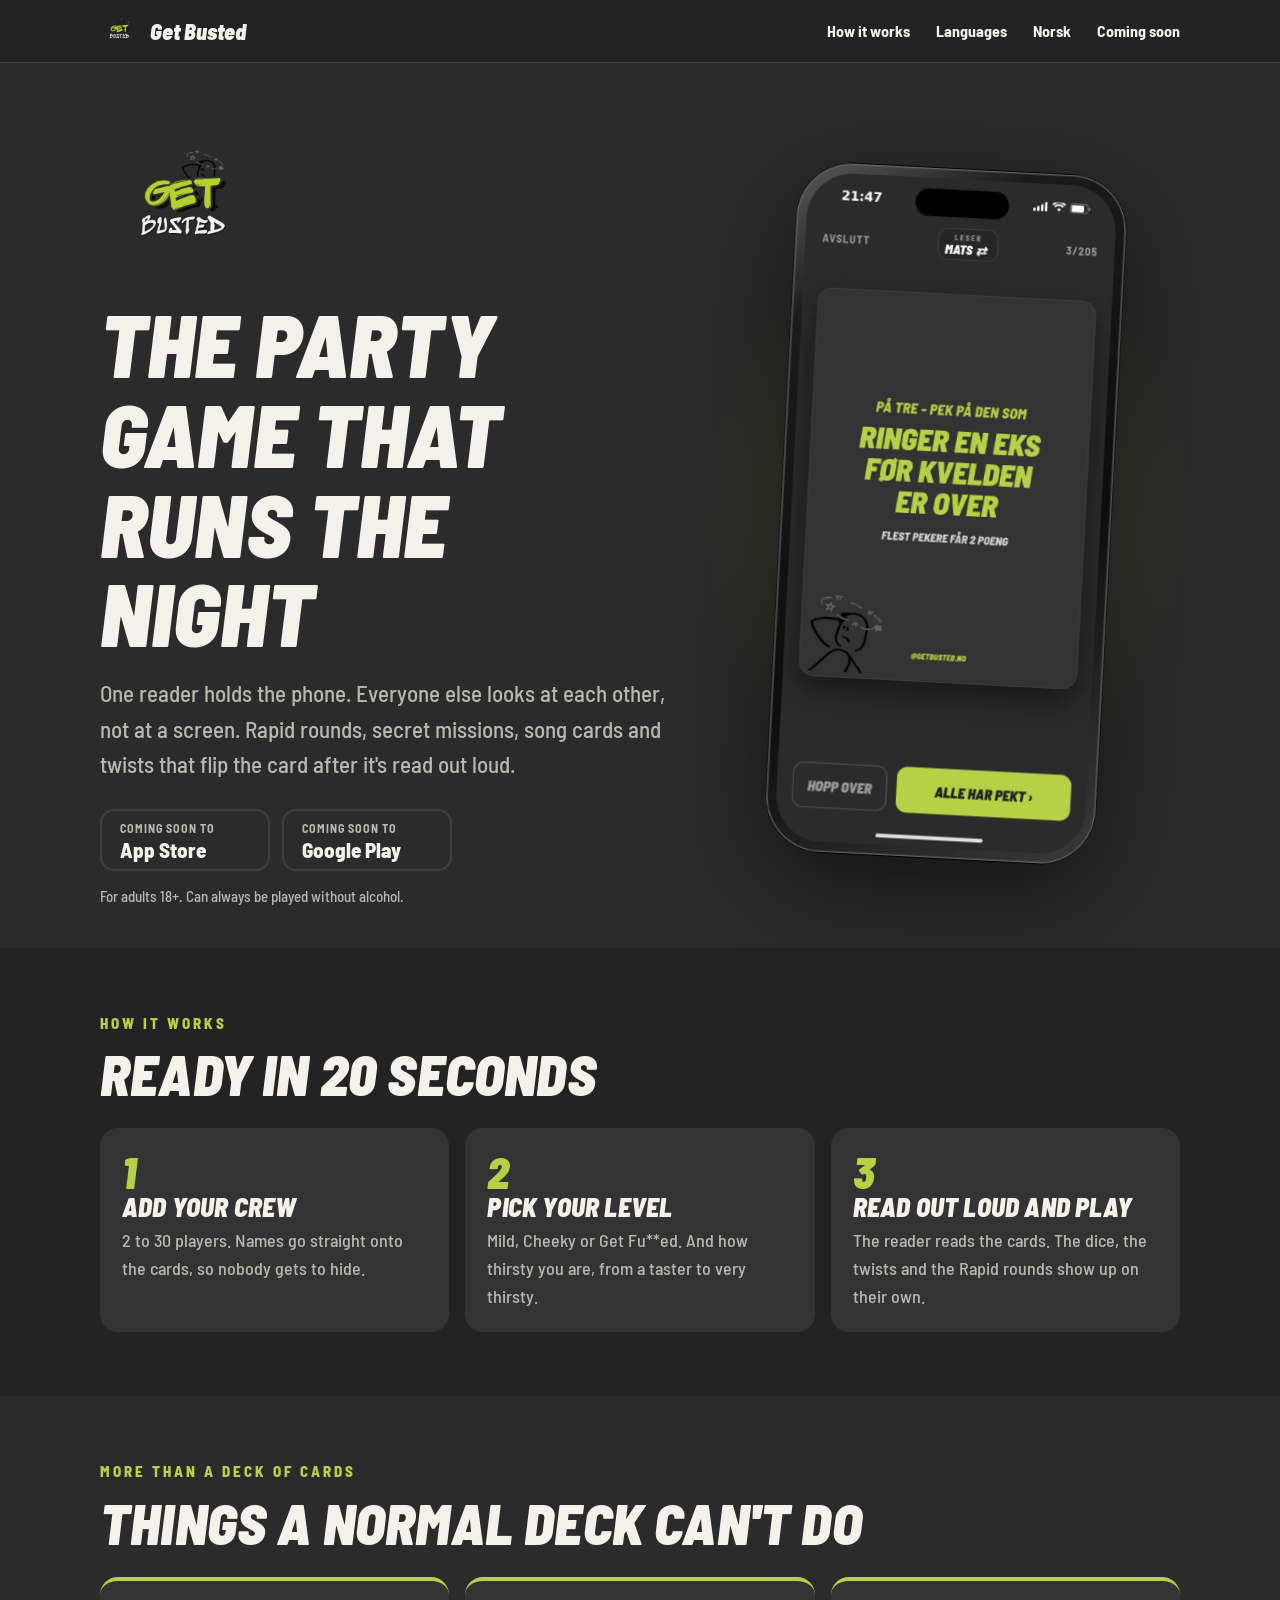
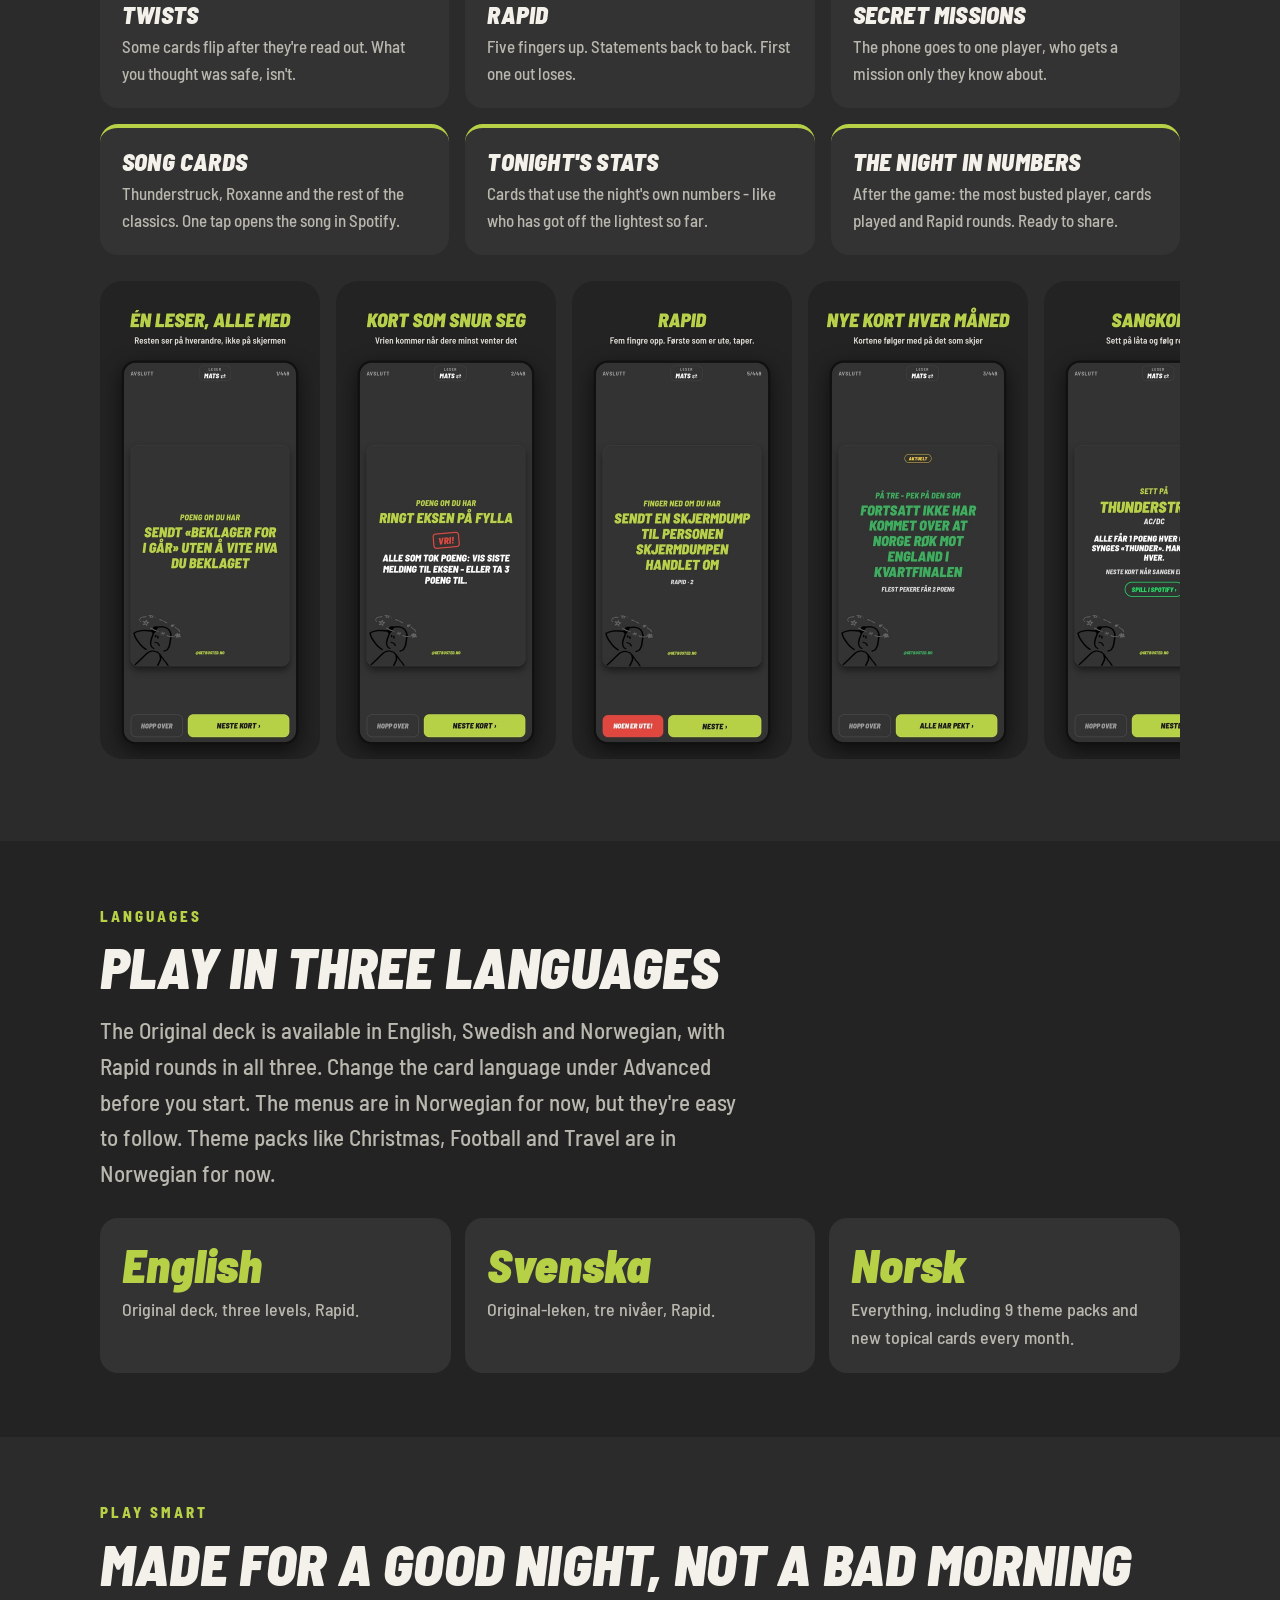
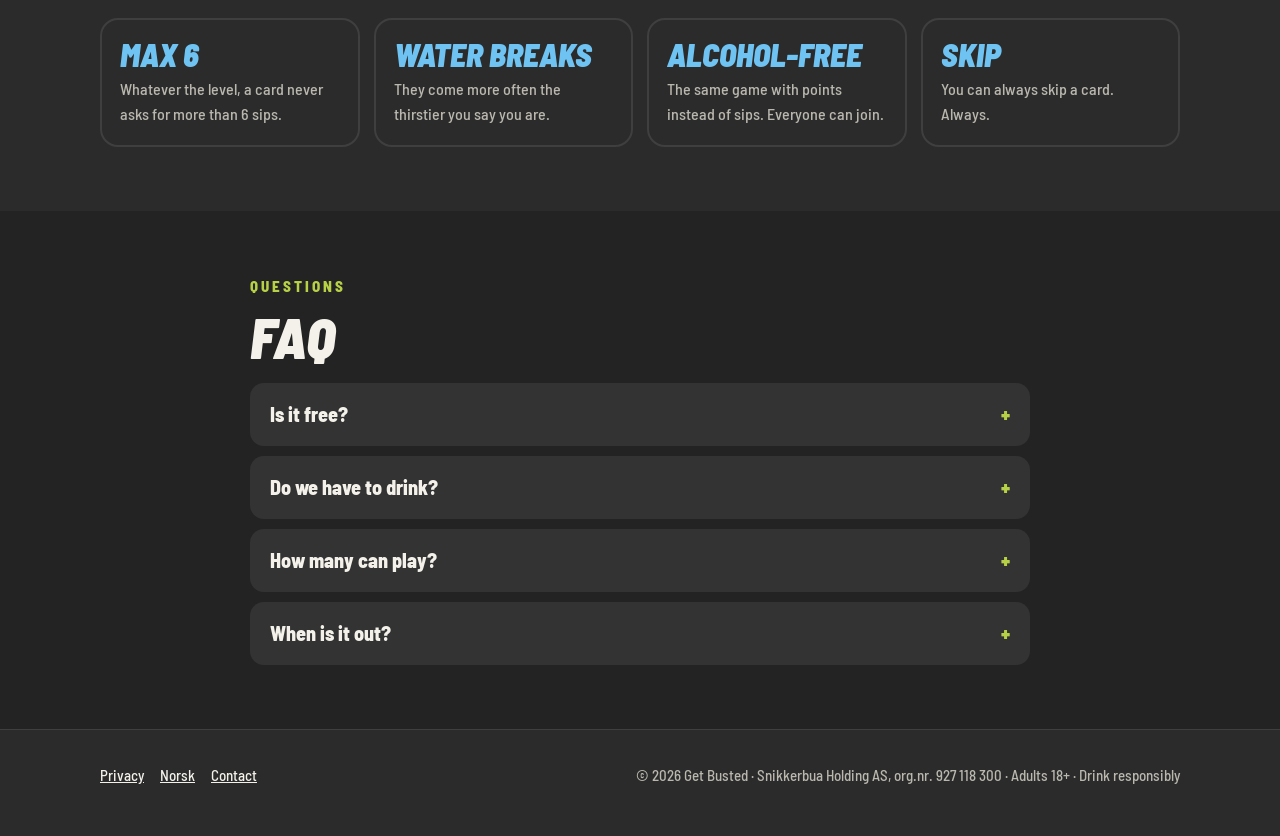
==== en/index.html @ 8cac5779 "Menyknapp: «Kommer i høst» i stedet for «Last ned» før lansering Co-Authored-By: Claude Opus 5.5 <no" ====
<!doctype html>
<html lang="en">
<head>
<meta charset="utf-8">
<meta name="viewport" content="width=device-width, initial-scale=1">
<title>Get Busted - the party game that runs the night</title>
<meta name="description" content="Get Busted is the party card game for pre-drinks, afterparties and cabin trips. One reader, hundreds of cards, Rapid rounds, secret missions and song cards. Adults 18+. Available in English, Swedish and Norwegian.">
<meta property="og:title" content="Get Busted - the party game that runs the night">
<meta property="og:description" content="One reader, hundreds of cards and zero boring breaks. For iPhone and Android.">
<meta property="og:image" content="https://getbusted.no/img/og.jpg">
<meta property="og:url" content="https://getbusted.no/en/">
<link rel="alternate" hreflang="no" href="https://getbusted.no/">
<link rel="alternate" hreflang="en" href="https://getbusted.no/en/">
<meta name="theme-color" content="#2B2B2B">
<link rel="icon" href="/img/favicon.png">
<link rel="apple-touch-icon" href="/img/apple-touch-icon.png">
<link rel="preconnect" href="https://fonts.googleapis.com">
<link rel="preconnect" href="https://fonts.gstatic.com" crossorigin>
<link href="https://fonts.googleapis.com/css2?family=Barlow+Semi+Condensed:ital,wght@0,500;0,700;0,800;1,800;1,900&display=swap" rel="stylesheet">
<link rel="stylesheet" href="/style.css">
</head>
<body>
<header class="nav">
  <div class="wrap">
    <a class="brand" href="/en/"><img src="/img/logo.png" alt="">Get Busted</a>
    <nav>
      <a href="#how">How it works</a>
      <a href="#languages">Languages</a>
      <a href="/">Norsk</a>
      <a class="cta" href="#download">Coming soon</a>
    </nav>
  </div>
</header>

<main>
<section class="hero">
  <div class="wrap">
    <div>
      <img class="logo" src="/img/logo.png" alt="The Get Busted logo">
      <h1>The party game that runs the night</h1>
      <p class="lead">One reader holds the phone. Everyone else looks at each other, not at a screen. Rapid rounds, secret missions, song cards and twists that flip the card after it's read out loud.</p>
      <div class="badges" id="download">
        <span class="badge"><small>Coming soon to</small><b>App Store</b></span>
        <span class="badge"><small>Coming soon to</small><b>Google Play</b></span>
      </div>
      <p class="note">For adults 18+. Can always be played without alcohol.</p>
    </div>
    <div class="phone"><picture><source srcset="/img/hero.webp" type="image/webp"><img src="/img/hero.png" alt="Get Busted in use: a card saying «On three - point at the person who calls an ex before the night is over»" width="470" height="960"></picture></div>
  </div>
</section>

<section id="how" class="alt">
  <div class="wrap">
    <p class="kicker">How it works</p>
    <h2>Ready in 20 seconds</h2>
    <div class="steps">
      <div class="step"><div class="n">1</div><h3>Add your crew</h3><p>2 to 30 players. Names go straight onto the cards, so nobody gets to hide.</p></div>
      <div class="step"><div class="n">2</div><h3>Pick your level</h3><p>Mild, Cheeky or Get Fu**ed. And how thirsty you are, from a taster to very thirsty.</p></div>
      <div class="step"><div class="n">3</div><h3>Read out loud and play</h3><p>The reader reads the cards. The dice, the twists and the Rapid rounds show up on their own.</p></div>
    </div>
  </div>
</section>

<section>
  <div class="wrap">
    <p class="kicker">More than a deck of cards</p>
    <h2>Things a normal deck can't do</h2>
    <div class="features">
      <div class="feature"><h3>Twists</h3><p>Some cards flip after they're read out. What you thought was safe, isn't.</p></div>
      <div class="feature"><h3>Rapid</h3><p>Five fingers up. Statements back to back. First one out loses.</p></div>
      <div class="feature"><h3>Secret missions</h3><p>The phone goes to one player, who gets a mission only they know about.</p></div>
      <div class="feature"><h3>Song cards</h3><p>Thunderstruck, Roxanne and the rest of the classics. One tap opens the song in Spotify.</p></div>
      <div class="feature"><h3>Tonight's stats</h3><p>Cards that use the night's own numbers - like who has got off the lightest so far.</p></div>
      <div class="feature"><h3>The night in numbers</h3><p>After the game: the most busted player, cards played and Rapid rounds. Ready to share.</p></div>
    </div>
    <div class="shots" aria-label="Screenshots from the app">
      <img src="/img/web_1_drikk.jpg" alt="Kort: sendt «beklager for i går» uten å vite hva du beklaget" loading="lazy">
      <img src="/img/web_2_vri.jpg" alt="Et kort med vri: ringt eksen på fylla" loading="lazy">
      <img src="/img/web_3_rapid.jpg" alt="Rapid-runde" loading="lazy">
      <img src="/img/web_4_aktuelt.jpg" alt="Aktuelt kort fra Fotball-pakken" loading="lazy">
      <img src="/img/web_5_sang.jpg" alt="Sangkort med Spotify-knapp" loading="lazy">
    </div>
  </div>
</section>

<section id="languages" class="alt">
  <div class="wrap">
    <p class="kicker">Languages</p>
    <h2>Play in three languages</h2>
    <p class="lead">The Original deck is available in English, Swedish and Norwegian, with Rapid rounds in all three. Change the card language under Advanced before you start. The menus are in Norwegian for now, but they're easy to follow. Theme packs like Christmas, Football and Travel are in Norwegian for now.</p>
    <div class="pricing">
      <div class="price"><div class="amt">English</div><p>Original deck, three levels, Rapid.</p></div>
      <div class="price"><div class="amt">Svenska</div><p>Original-leken, tre nivåer, Rapid.</p></div>
      <div class="price"><div class="amt">Norsk</div><p>Everything, including 9 theme packs and new topical cards every month.</p></div>
    </div>
  </div>
</section>

<section>
  <div class="wrap">
    <p class="kicker">Play smart</p>
    <h2>Made for a good night, not a bad morning</h2>
    <div class="resp">
      <div><b>Max 6</b><p>Whatever the level, a card never asks for more than 6 sips.</p></div>
      <div><b>Water breaks</b><p>They come more often the thirstier you say you are.</p></div>
      <div><b>Alcohol-free</b><p>The same game with points instead of sips. Everyone can join.</p></div>
      <div><b>Skip</b><p>You can always skip a card. Always.</p></div>
    </div>
  </div>
</section>

<section class="alt">
  <div class="wrap" style="max-width:820px">
    <p class="kicker">Questions</p>
    <h2>FAQ</h2>
    <details><summary>Is it free?</summary><p>Yes. You get 50 cards from the Original deck for free every night. Theme packs are one-time purchases, and Busted+ unlocks the whole app with one payment. No subscription.</p></details>
    <details><summary>Do we have to drink?</summary><p>No. Turn on alcohol-free mode and every sip becomes a point. And skipping is always allowed.</p></details>
    <details><summary>How many can play?</summary><p>From 2 to 30. Big groups get more cards that apply to everyone at once.</p></details>
    <details><summary>When is it out?</summary><p>Soon on iPhone and Android. Follow @getbusted.no on Instagram and TikTok to hear first.</p></details>
  </div>
</section>
</main>

<footer>
  <div class="wrap">
    <div><a href="/personvern/#en">Privacy</a><a href="/">Norsk</a><a href="mailto:kontakt@getbusted.no">Contact</a></div>
    <div>© 2026 Get Busted · Snikkerbua Holding AS, org.nr. 927 118 300 · Adults 18+ · Drink responsibly</div>
  </div>
</footer>
</body>
</html>
---- style.css ----
:root {
  --bg: #2B2B2B; --bg2: #232323; --card: #333333; --line: #3F3F3F;
  --fg: #F3F1EA; --muted: #B9B7AE; --lime: #B7D147; --red: #E0473E; --blue: #6EC3F2;
  --radius: 18px;
}
* { box-sizing: border-box; margin: 0; padding: 0; }
html { scroll-behavior: smooth; }
body { background: var(--bg); color: var(--fg); font: 18px/1.55 "Barlow Semi Condensed", system-ui, -apple-system, sans-serif; font-weight: 500; -webkit-font-smoothing: antialiased; }
img { max-width: 100%; display: block; }
a { color: var(--lime); }
.wrap { max-width: 1120px; margin: 0 auto; padding: 0 20px; }
h1, h2, h3, .display { font-weight: 900; font-style: italic; text-transform: uppercase; line-height: 1.02; letter-spacing: .2px; }
h1 { font-size: clamp(44px, 8vw, 88px); }
h2 { font-size: clamp(34px, 5vw, 56px); margin-bottom: 18px; }
h3 { font-size: 26px; }
.kicker { font-weight: 800; color: var(--lime); letter-spacing: 3px; text-transform: uppercase; font-size: 15px; margin-bottom: 10px; }
.lead { font-size: clamp(19px, 2.2vw, 23px); color: var(--muted); max-width: 640px; }

/* nav */
.nav { position: sticky; top: 0; z-index: 10; background: rgba(35,35,35,.92); backdrop-filter: blur(8px); border-bottom: 1px solid var(--line); }
.nav .wrap { display: flex; align-items: center; justify-content: space-between; height: 62px; }
.nav .brand { display: flex; align-items: center; gap: 10px; color: var(--fg); text-decoration: none; font-weight: 900; font-style: italic; font-size: 22px; }
.nav .brand img { width: 40px; height: 40px; }
.nav nav a { color: var(--fg); text-decoration: none; font-weight: 700; margin-left: 22px; font-size: 16px; }
.nav nav a:hover { color: var(--lime); }
@media (max-width: 640px) { .nav nav a:not(.cta) { display: none; } }

/* buttons */
.btn { display: inline-flex; align-items: center; gap: 8px; background: var(--lime); color: #1E1E1E; text-decoration: none; font-weight: 900; font-style: italic; text-transform: uppercase; padding: 14px 22px; border-radius: 14px; font-size: 18px; }
.btn.ghost { background: transparent; color: var(--fg); border: 2px solid var(--line); }
.badge { display: inline-flex; flex-direction: column; justify-content: center; border: 2px solid var(--line); border-radius: 14px; padding: 8px 18px; color: var(--fg); text-decoration: none; min-width: 170px; }
.badge small { font-size: 12px; color: var(--muted); font-weight: 700; letter-spacing: 1px; text-transform: uppercase; }
.badge b { font-size: 21px; font-weight: 800; line-height: 1.1; }

/* hero */
.hero { padding: 56px 0 40px; overflow: hidden; }
.hero .wrap { display: grid; grid-template-columns: 1.1fr .9fr; gap: 40px; align-items: center; }
.hero .logo { width: 170px; margin-bottom: 10px; }
.hero .lead { margin: 18px 0 26px; }
.hero .badges { display: flex; flex-wrap: wrap; gap: 12px; }
.hero .note { margin-top: 14px; font-size: 15px; color: var(--muted); }
.phone { position: relative; width: 100%; max-width: 360px; margin: 0 auto; transform: rotate(3deg); }
.phone::before { content: ""; position: absolute; inset: 8% -18%; background: radial-gradient(closest-side, rgba(183,209,71,.22), rgba(183,209,71,0)); z-index: 0; }
.phone img { position: relative; z-index: 1; width: 100%; height: auto; filter: drop-shadow(0 30px 50px rgba(0,0,0,.55)); }
@media (max-width: 820px) { .hero .wrap { grid-template-columns: 1fr; } .phone { max-width: 280px; transform: none; } }

section { padding: 64px 0; }
section.alt { background: var(--bg2); }

/* steps */
.steps { display: grid; grid-template-columns: repeat(3, 1fr); gap: 16px; margin-top: 26px; }
.step { background: var(--card); border-radius: var(--radius); padding: 22px; }
.step .n { font-weight: 900; font-style: italic; color: var(--lime); font-size: 44px; line-height: 1; }
.step p { color: var(--muted); margin-top: 6px; }
@media (max-width: 820px) { .steps { grid-template-columns: 1fr; } }

/* features */
.features { display: grid; grid-template-columns: repeat(3, 1fr); gap: 16px; margin-top: 26px; }
.feature { background: var(--card); border-radius: var(--radius); padding: 22px; border-top: 4px solid var(--lime); }
.feature h3 { font-size: 24px; margin-bottom: 6px; }
.feature p { color: var(--muted); font-size: 17px; }
@media (max-width: 900px) { .features { grid-template-columns: 1fr 1fr; } }
@media (max-width: 560px) { .features { grid-template-columns: 1fr; } }

/* shots */
.shots { display: flex; gap: 16px; overflow-x: auto; padding: 6px 2px 18px; scroll-snap-type: x mandatory; margin-top: 20px; }
.shots img { width: 220px; flex: 0 0 auto; border-radius: 22px; scroll-snap-align: start; }

/* packs */
.packs { display: grid; grid-template-columns: repeat(auto-fill, minmax(150px, 1fr)); gap: 14px; margin-top: 26px; }
.pack { background: var(--card); border-radius: 14px; padding: 10px; }
.pack img { border-radius: 8px; aspect-ratio: 300/419; object-fit: cover; width: 100%; }
.pack b { display: block; font-weight: 900; font-style: italic; text-transform: uppercase; margin-top: 8px; font-size: 20px; }
.pack span { color: var(--muted); font-size: 14px; }
.pricing { display: grid; grid-template-columns: repeat(3, 1fr); gap: 14px; margin-top: 26px; }
.price { background: var(--card); border-radius: var(--radius); padding: 22px; }
.price .amt { font-weight: 900; font-style: italic; font-size: 48px; color: var(--lime); line-height: 1; }
.price p { color: var(--muted); margin-top: 8px; }
@media (max-width: 820px) { .pricing { grid-template-columns: 1fr; } }

/* responsible */
.resp { display: grid; grid-template-columns: repeat(4, 1fr); gap: 14px; margin-top: 26px; }
.resp div { border: 2px solid var(--line); border-radius: var(--radius); padding: 18px; }
.resp b { display: block; font-weight: 900; font-style: italic; font-size: 32px; color: var(--blue); line-height: 1.05; text-transform: uppercase; }
.resp p { color: var(--muted); font-size: 16px; margin-top: 6px; }
@media (max-width: 900px) { .resp { grid-template-columns: 1fr 1fr; } }

/* faq */
details { background: var(--card); border-radius: 14px; padding: 16px 20px; margin-top: 10px; }
summary { cursor: pointer; font-weight: 800; font-size: 20px; list-style: none; }
summary::after { content: "+"; float: right; color: var(--lime); font-weight: 900; }
details[open] summary::after { content: "–"; }
details p { color: var(--muted); margin-top: 10px; }

/* footer */
footer { border-top: 1px solid var(--line); padding: 34px 0 48px; color: var(--muted); font-size: 15px; }
footer .wrap { display: flex; flex-wrap: wrap; justify-content: space-between; gap: 16px; }
footer a { color: var(--fg); margin-right: 16px; }

/* article pages */
.article { max-width: 760px; margin: 0 auto; padding: 48px 20px 80px; }
.article h1 { font-size: clamp(38px, 6vw, 56px); margin-bottom: 8px; }
.article h2 { font-size: 26px; margin: 34px 0 8px; color: var(--lime); }
.article p, .article li { color: var(--muted); }
.article ul { padding-left: 22px; }
.article .meta { color: #8F8D85; font-size: 15px; }
h1, h2, h3, .resp b, .pack b { overflow-wrap: break-word; hyphens: auto; }
.resp b { font-size: clamp(24px, 6vw, 32px); }
.resp > div, .feature, .step, .price { min-width: 0; }
@media (max-width: 480px) { .resp { grid-template-columns: 1fr; } .badge { min-width: 0; flex: 1; } }
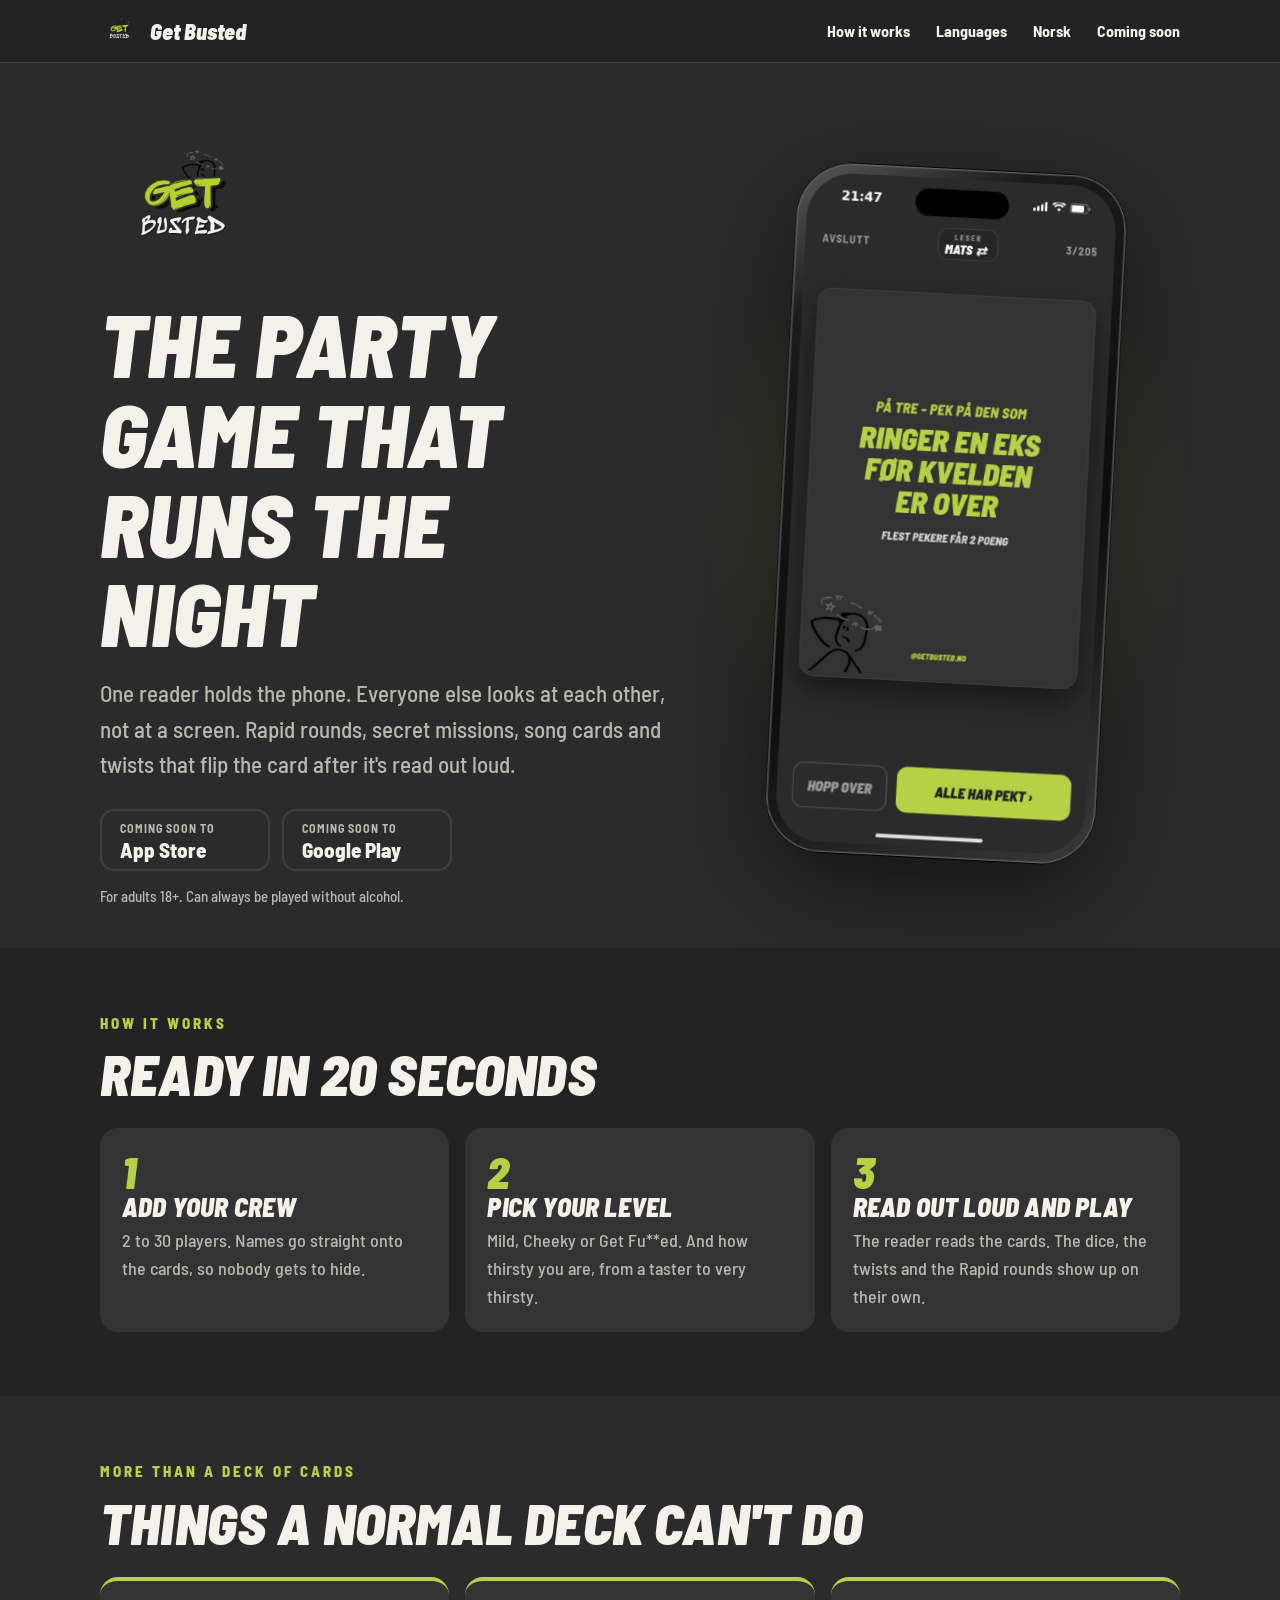
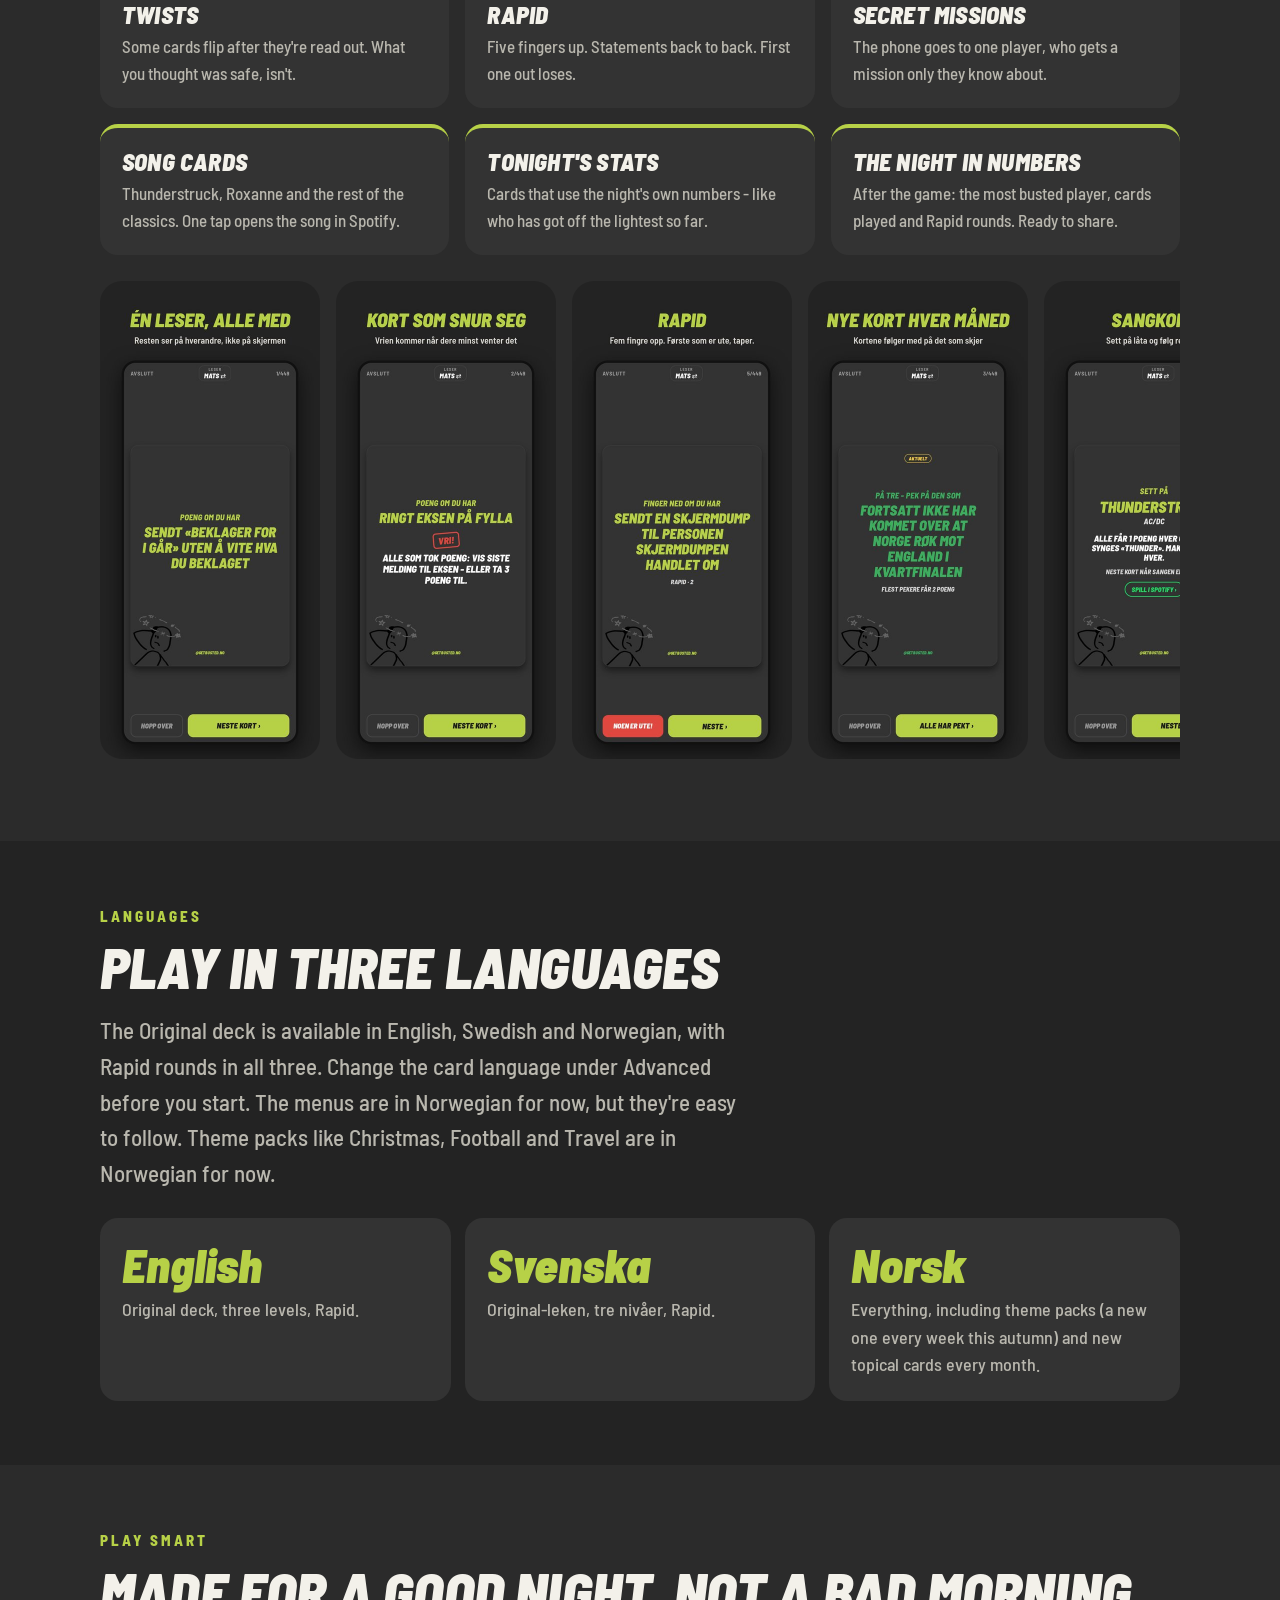
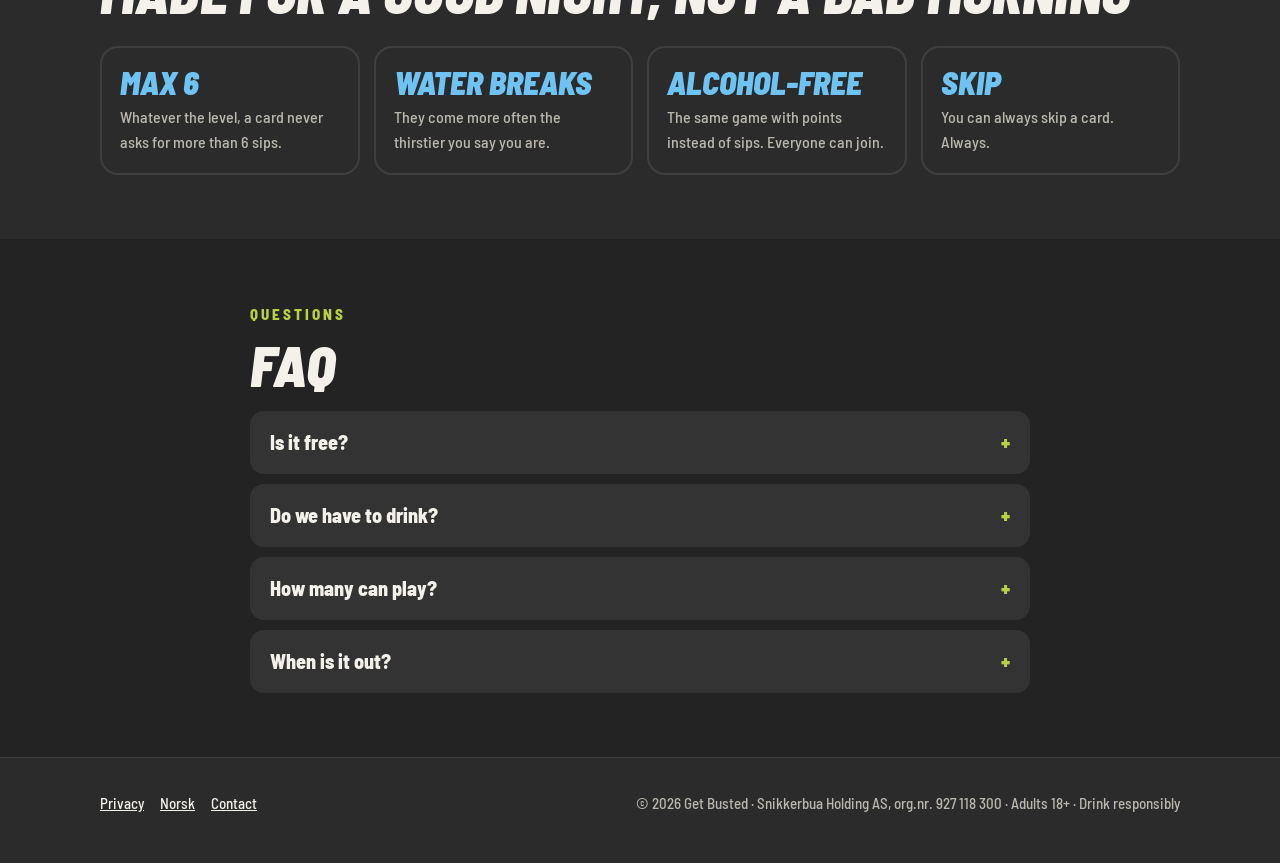
==== commit 1ccc4839: "Pakker slippes gradvis: «Kommer <dato>» på Reise, Student, Utdrikning, Fotball og Sport Co-Authored-" ====
--- a/en/index.html
+++ b/en/index.html
@@ -91,7 +91,7 @@
     <div class="pricing">
       <div class="price"><div class="amt">English</div><p>Original deck, three levels, Rapid.</p></div>
       <div class="price"><div class="amt">Svenska</div><p>Original-leken, tre nivåer, Rapid.</p></div>
-      <div class="price"><div class="amt">Norsk</div><p>Everything, including 9 theme packs and new topical cards every month.</p></div>
+      <div class="price"><div class="amt">Norsk</div><p>Everything, including theme packs (a new one every week this autumn) and new topical cards every month.</p></div>
     </div>
   </div>
 </section>
--- a/style.css
+++ b/style.css
@@ -71,7 +71,8 @@
 .pack { background: var(--card); border-radius: 14px; padding: 10px; }
 .pack img { border-radius: 8px; aspect-ratio: 300/419; object-fit: cover; width: 100%; }
 .pack b { display: block; font-weight: 900; font-style: italic; text-transform: uppercase; margin-top: 8px; font-size: 20px; }
-.pack span { color: var(--muted); font-size: 14px; }
+.pack span { display: block; color: var(--muted); font-size: 14px; }
+.pack .soon { display: inline-block; margin-top: 6px; font-style: normal; font-weight: 800; font-size: 12px; letter-spacing: .5px; text-transform: uppercase; color: var(--lime, #B7D147); border: 1.5px solid currentColor; border-radius: 999px; padding: 2px 8px; }
 .pricing { display: grid; grid-template-columns: repeat(3, 1fr); gap: 14px; margin-top: 26px; }
 .price { background: var(--card); border-radius: var(--radius); padding: 22px; }
 .price .amt { font-weight: 900; font-style: italic; font-size: 48px; color: var(--lime); line-height: 1; }
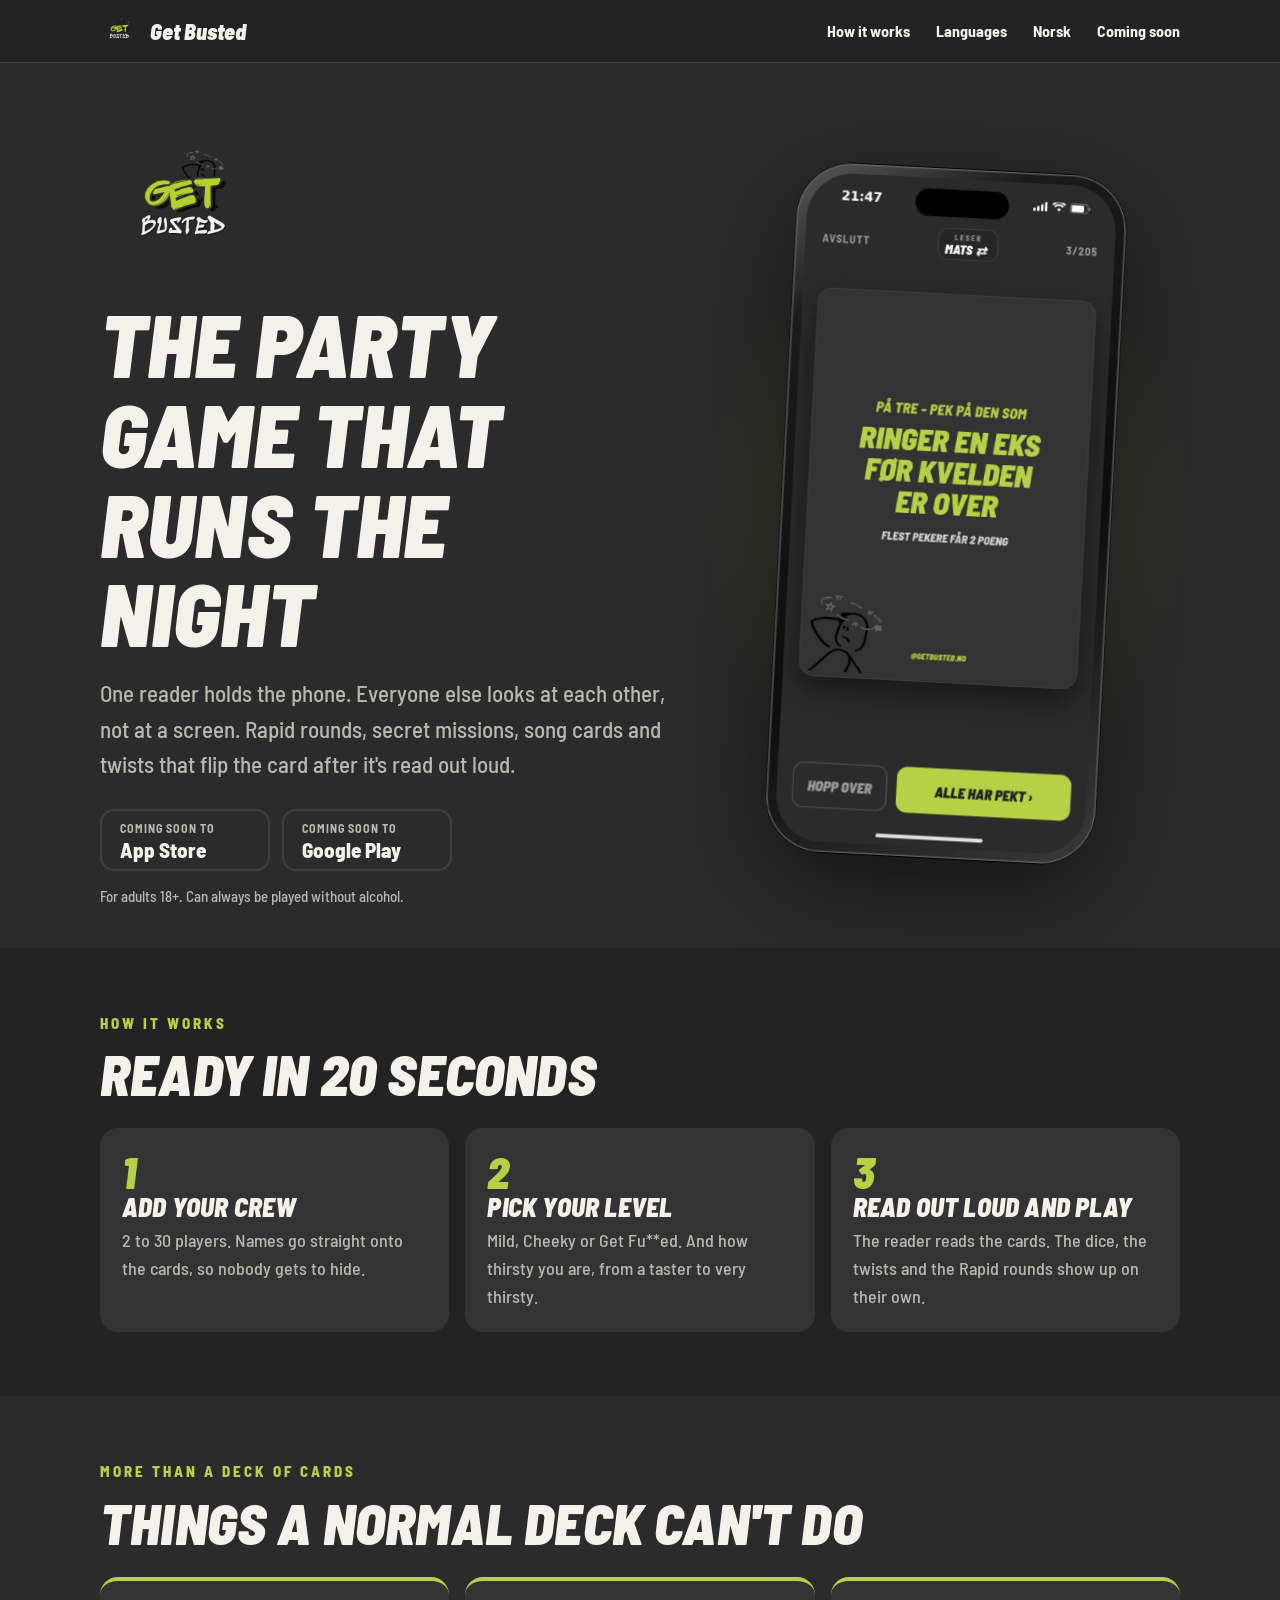
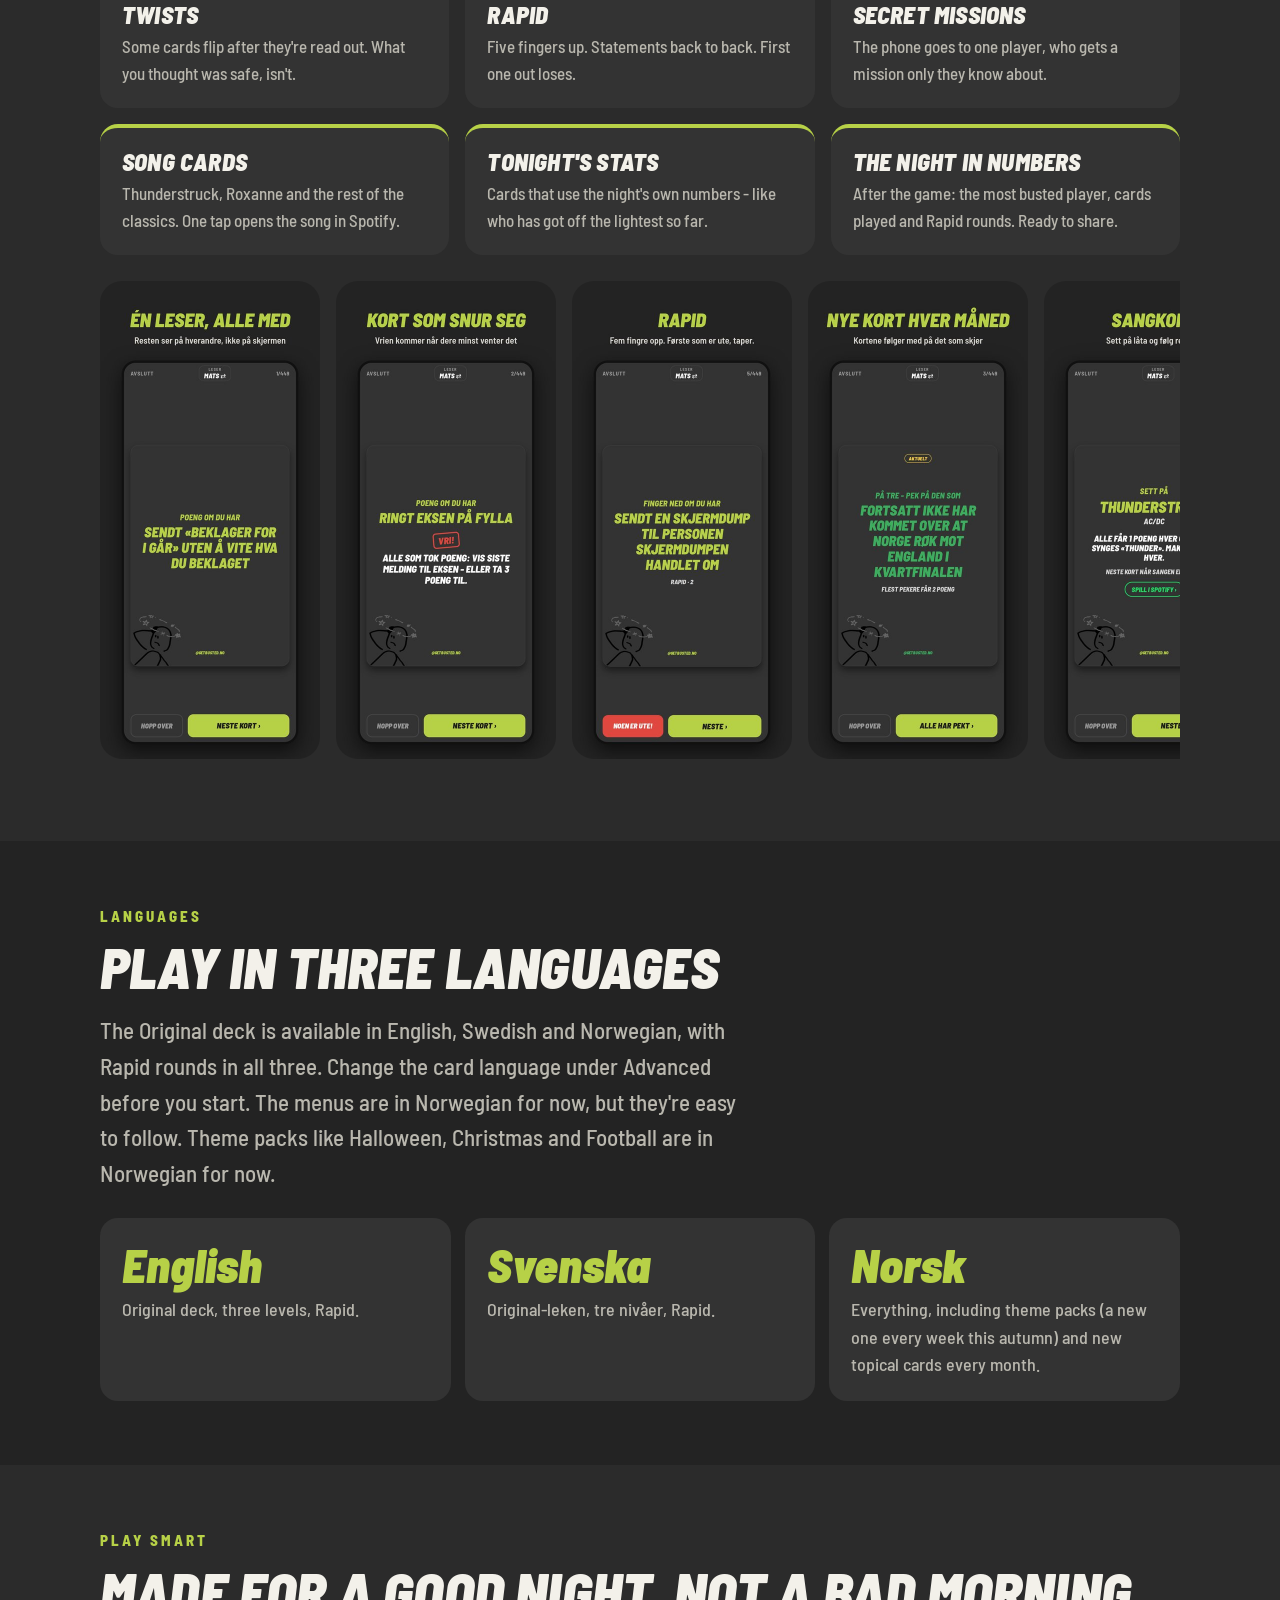
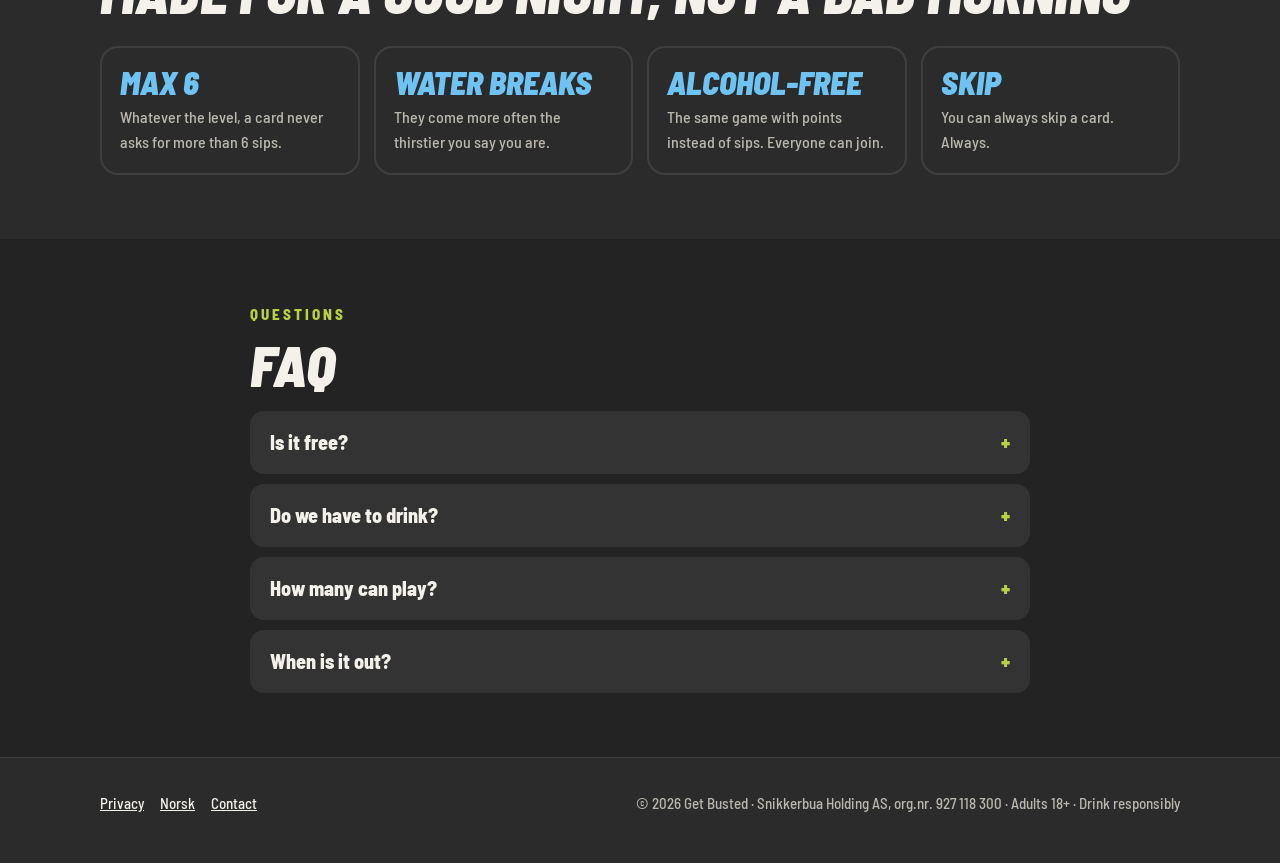
==== commit f64c0e52: "Halloween-pakken på nettsiden Co-Authored-By: Claude Opus 5.5 <noreply@anthropic.com> Claude-Session" ====
--- a/en/index.html
+++ b/en/index.html
@@ -87,7 +87,7 @@
   <div class="wrap">
     <p class="kicker">Languages</p>
     <h2>Play in three languages</h2>
-    <p class="lead">The Original deck is available in English, Swedish and Norwegian, with Rapid rounds in all three. Change the card language under Advanced before you start. The menus are in Norwegian for now, but they're easy to follow. Theme packs like Christmas, Football and Travel are in Norwegian for now.</p>
+    <p class="lead">The Original deck is available in English, Swedish and Norwegian, with Rapid rounds in all three. Change the card language under Advanced before you start. The menus are in Norwegian for now, but they're easy to follow. Theme packs like Halloween, Christmas and Football are in Norwegian for now.</p>
     <div class="pricing">
       <div class="price"><div class="amt">English</div><p>Original deck, three levels, Rapid.</p></div>
       <div class="price"><div class="amt">Svenska</div><p>Original-leken, tre nivåer, Rapid.</p></div>
--- a/style.css
+++ b/style.css
@@ -109,3 +109,5 @@
 .resp b { font-size: clamp(24px, 6vw, 32px); }
 .resp > div, .feature, .step, .price { min-width: 0; }
 @media (max-width: 480px) { .resp { grid-template-columns: 1fr; } .badge { min-width: 0; flex: 1; } }
+
+.pack .soon.hot { color: #FF8A1F; }
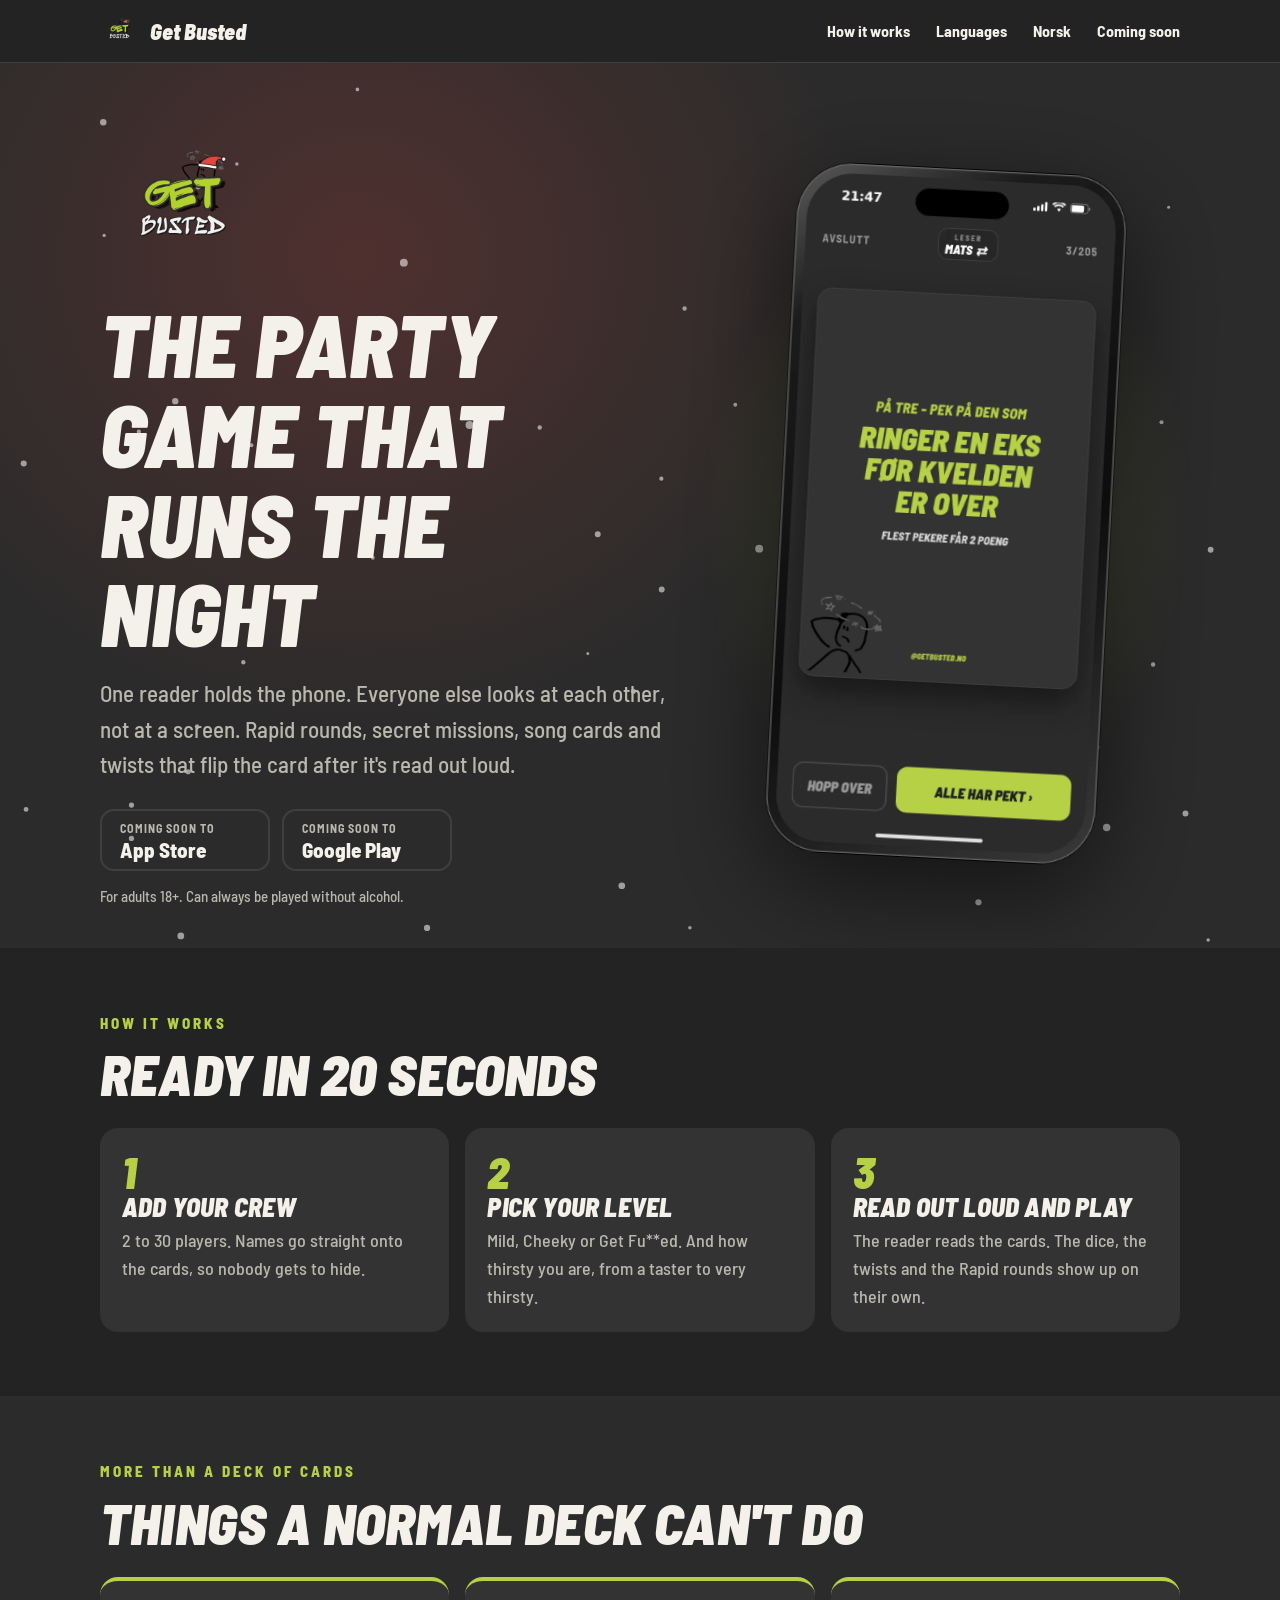
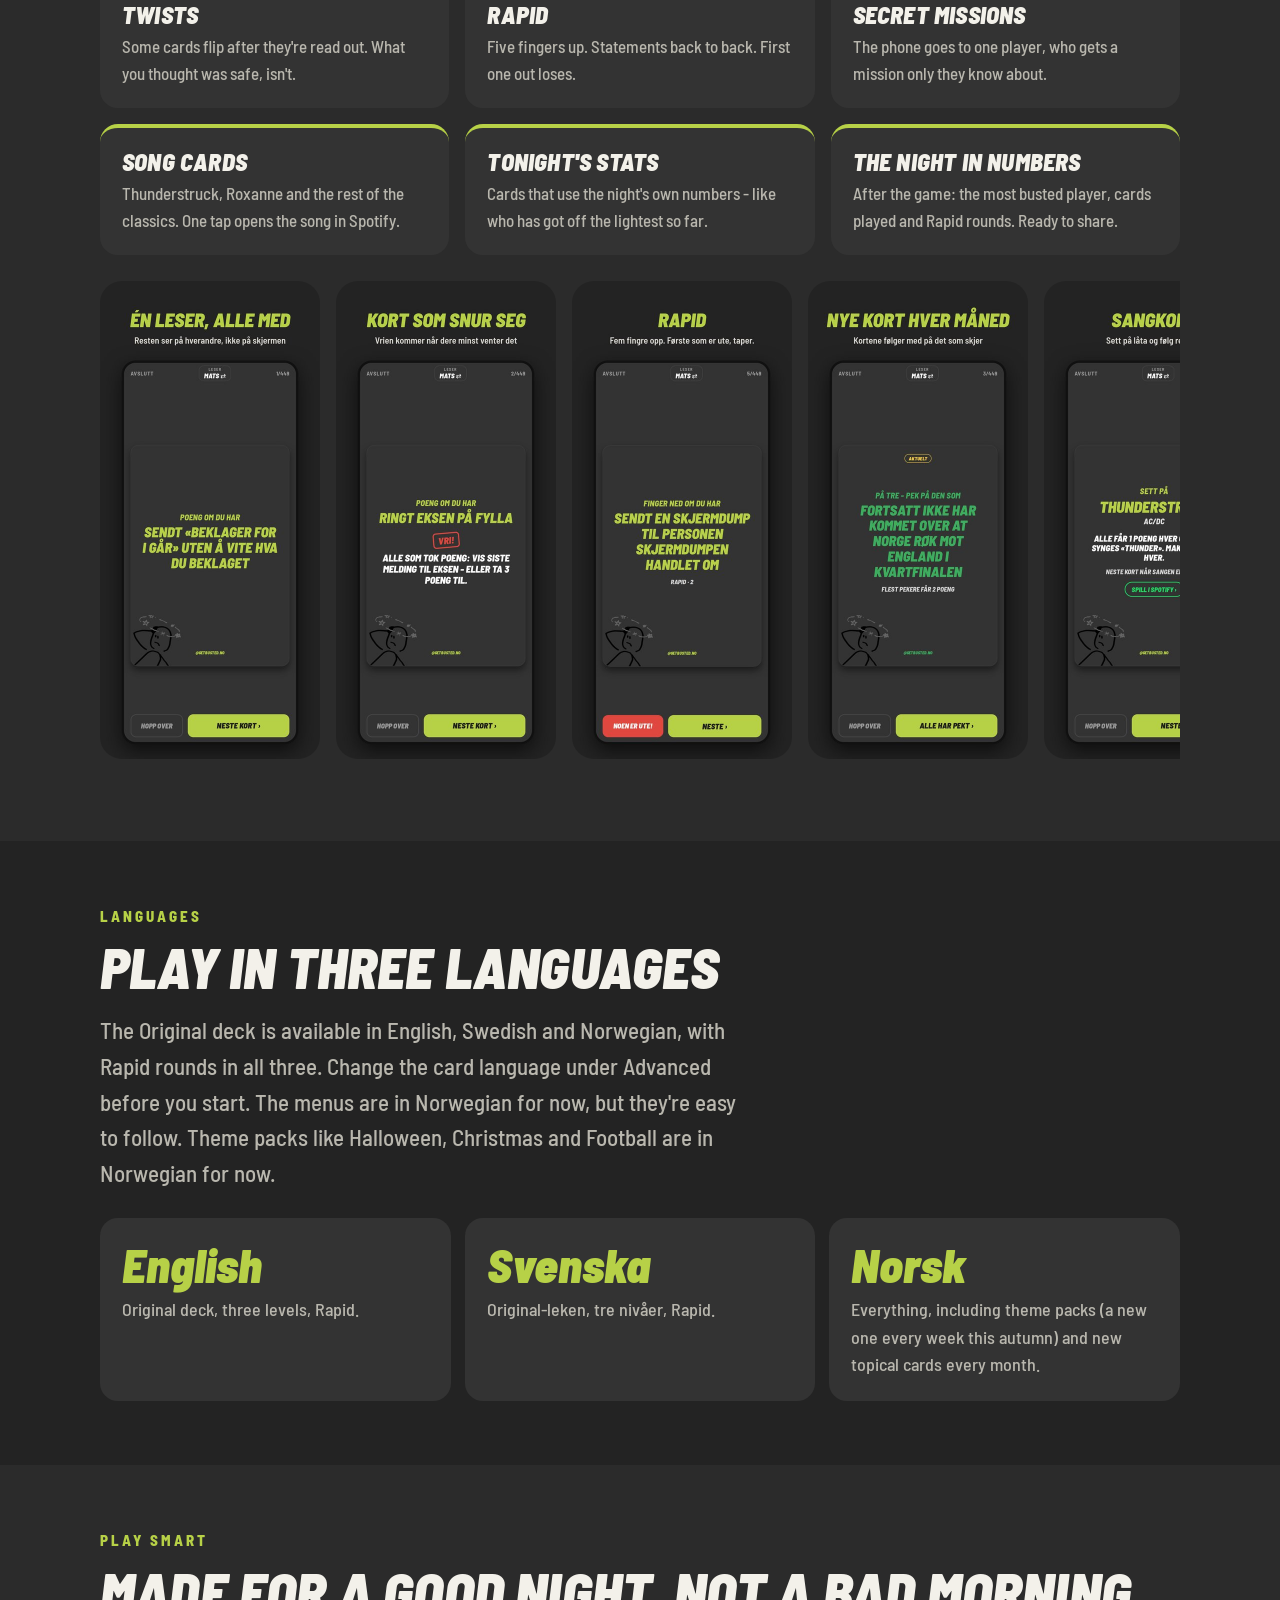
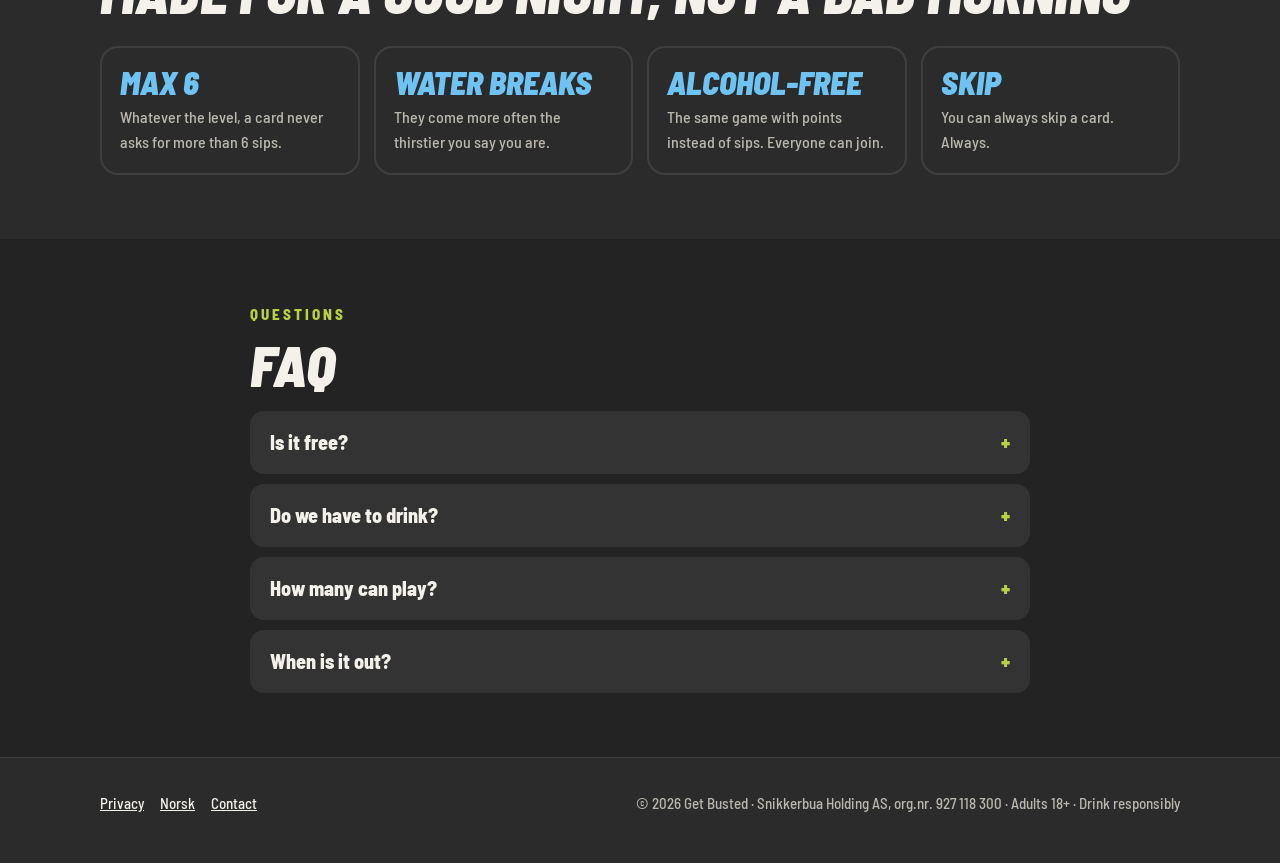
==== commit 6a5c7058: "Sesongtema på nettsiden: glød, pynt, logohatt og aktuell pakke etter dato Co-Authored-By: Claude Opu" ====
--- a/en/index.html
+++ b/en/index.html
@@ -127,5 +127,6 @@
     <div>© 2026 Get Busted · Snikkerbua Holding AS, org.nr. 927 118 300 · Adults 18+ · Drink responsibly</div>
   </div>
 </footer>
+<script src="/season.js" defer></script>
 </body>
 </html>
--- a/style.css
+++ b/style.css
@@ -110,4 +110,12 @@
 .resp > div, .feature, .step, .price { min-width: 0; }
 @media (max-width: 480px) { .resp { grid-template-columns: 1fr; } .badge { min-width: 0; flex: 1; } }
 
-.pack .soon.hot { color: #FF8A1F; }
+/* Sesongtema (season.js) */
+.hero { position: relative; }
+.hero > .wrap { position: relative; z-index: 1; }
+.season-fx { position: absolute; inset: 0; width: 100%; height: 100%; pointer-events: none; z-index: 0; }
+[data-season] .hero { background: radial-gradient(55% 75% at 28% 22%, color-mix(in srgb, var(--season) 20%, transparent), transparent 72%); }
+.season-pill { display: inline-block; margin-bottom: 14px; padding: 5px 14px 4px; border: 2px solid var(--season, var(--lime)); border-radius: 999px; color: var(--season, var(--lime)); text-decoration: none; font-weight: 800; font-style: italic; text-transform: uppercase; font-size: 15px; letter-spacing: .5px; }
+.season-pill[hidden] { display: none; }
+.pack.featured img { outline: 3px solid var(--season, var(--lime)); outline-offset: 3px; border-radius: 12px; }
+.pack .soon.hot { color: var(--season, var(--lime)); }
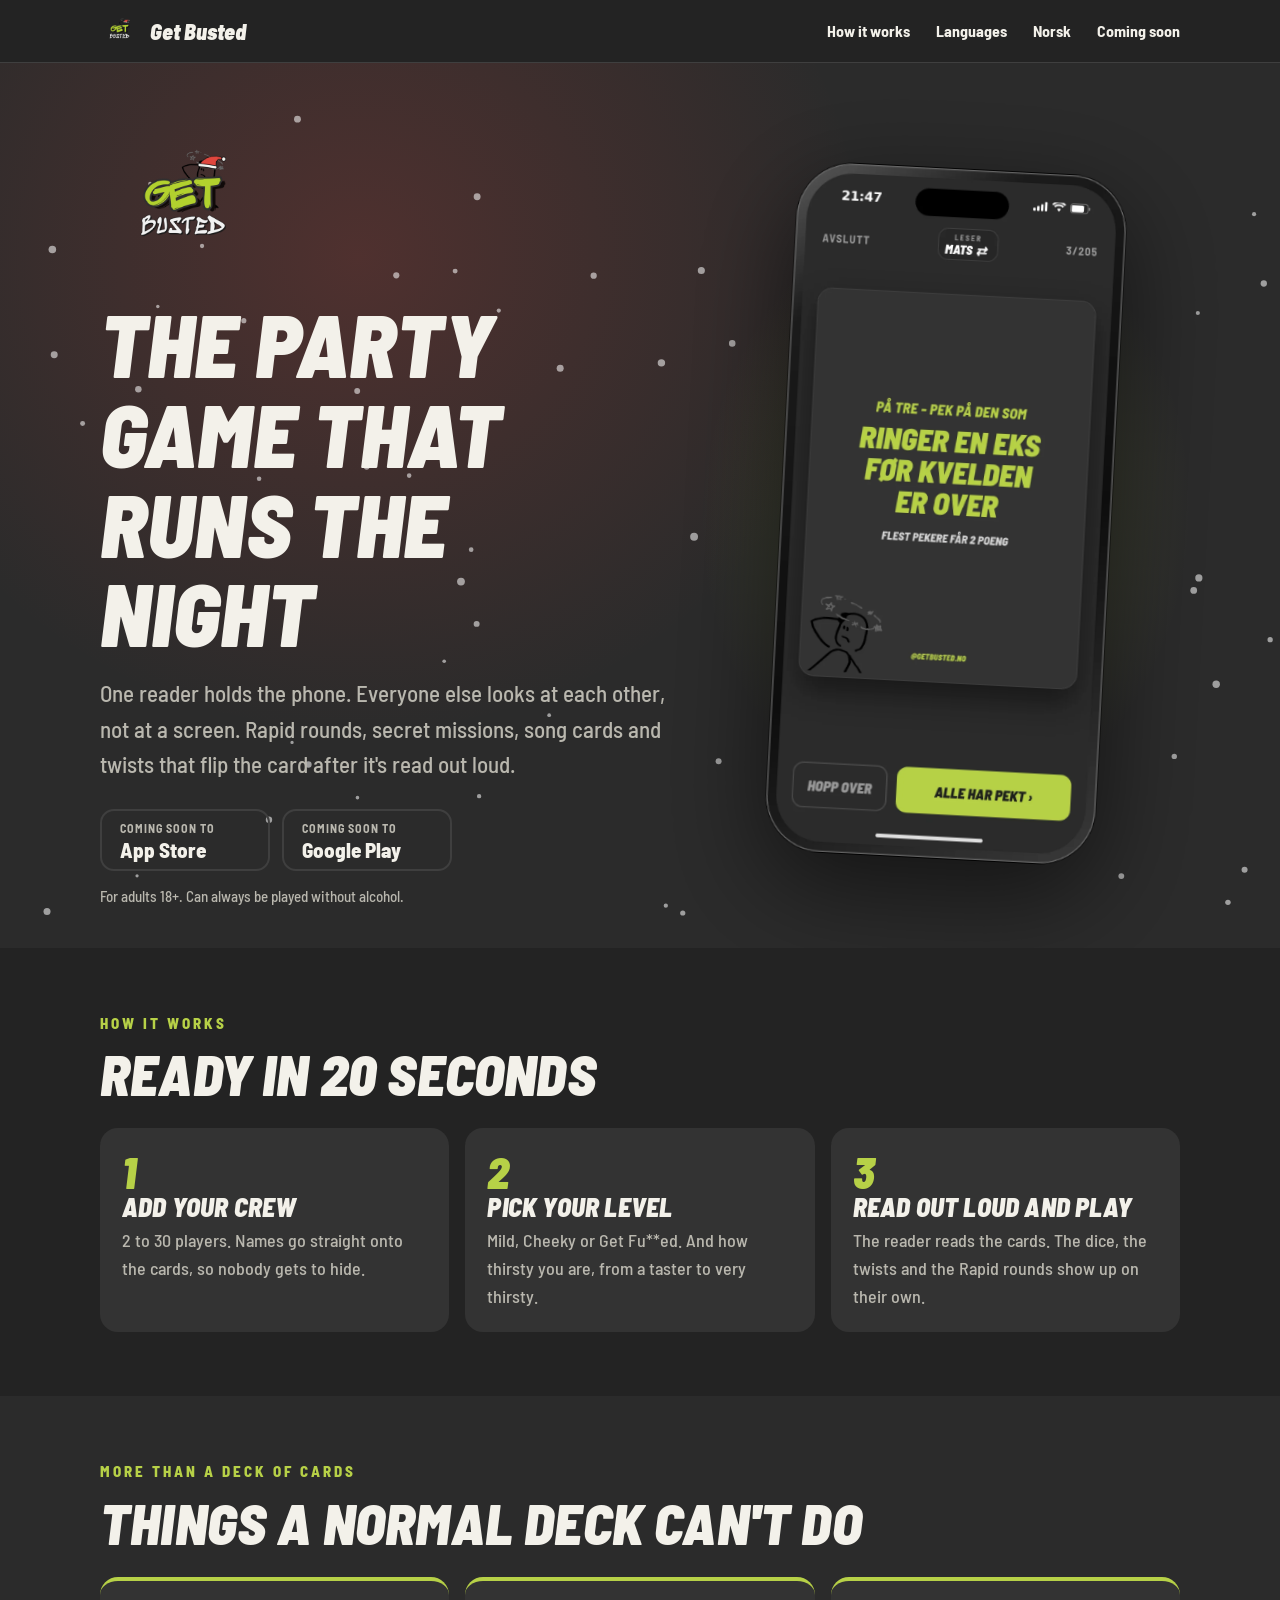
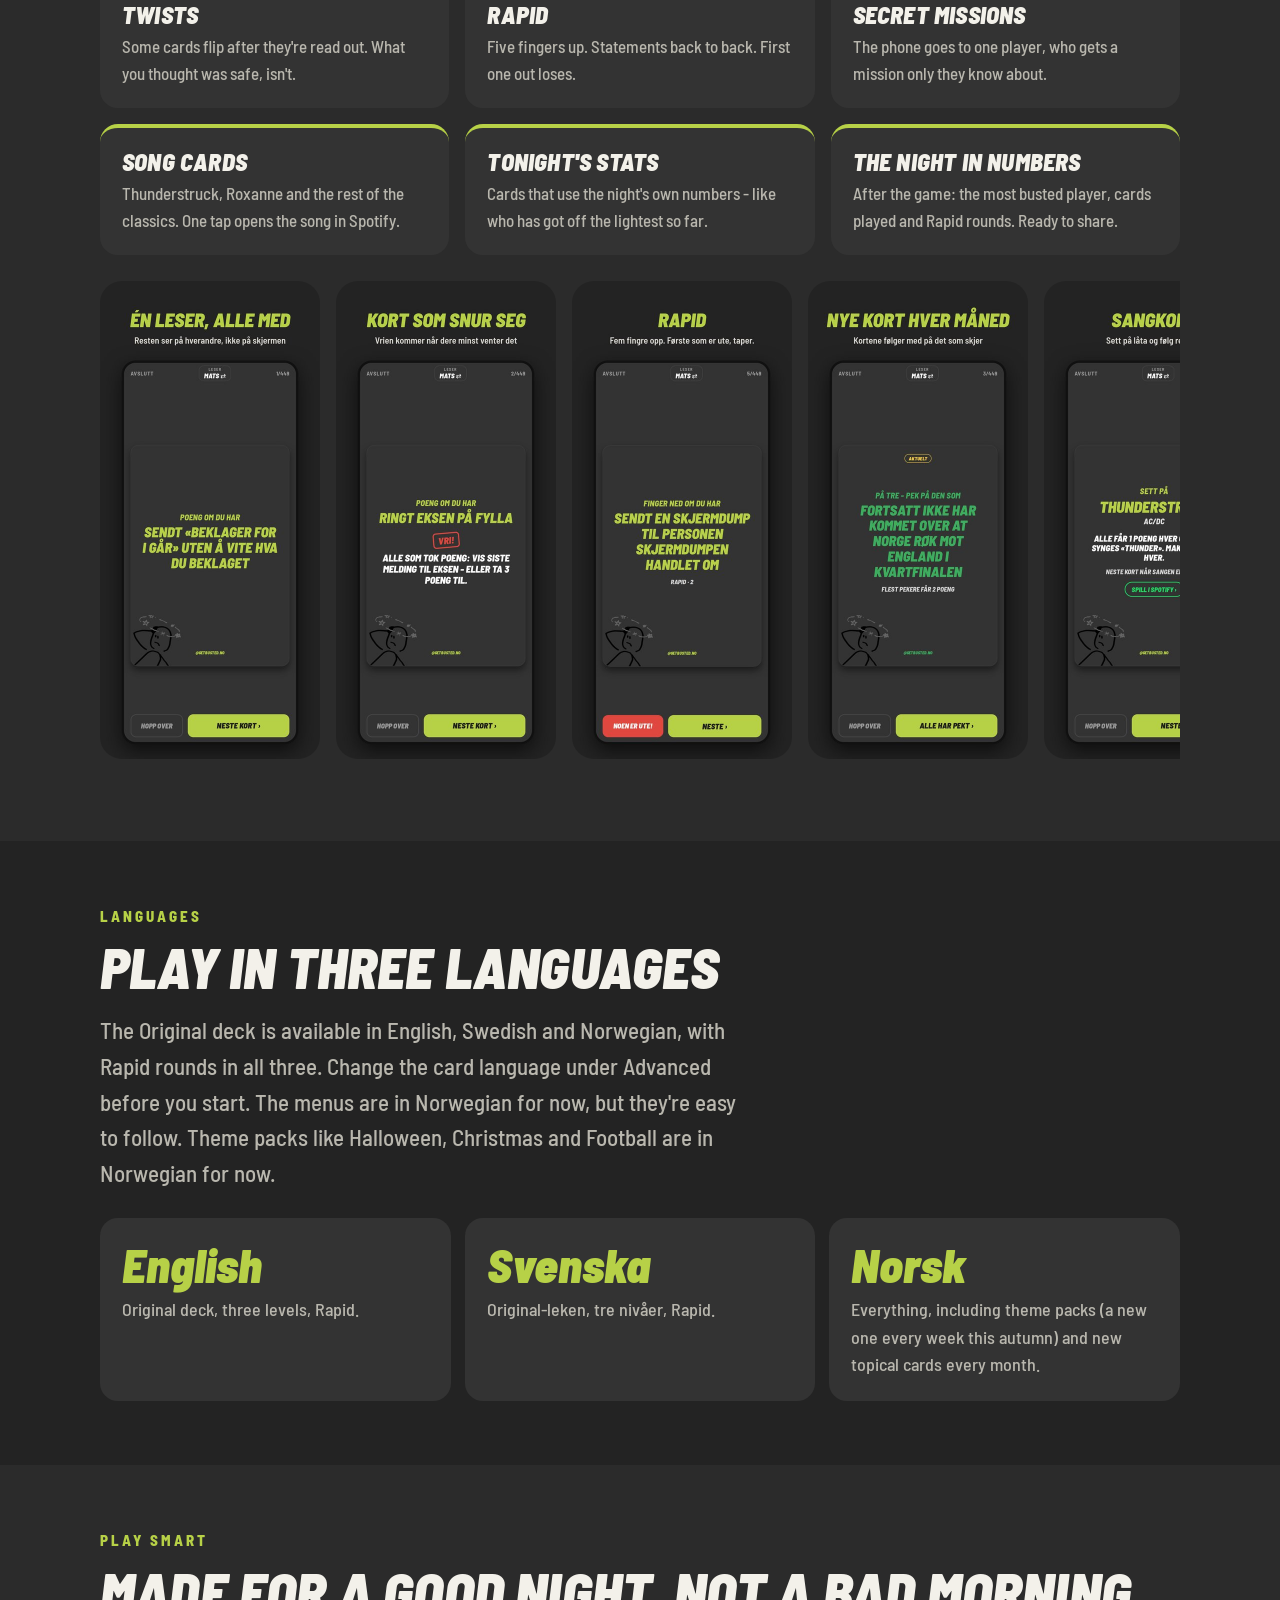
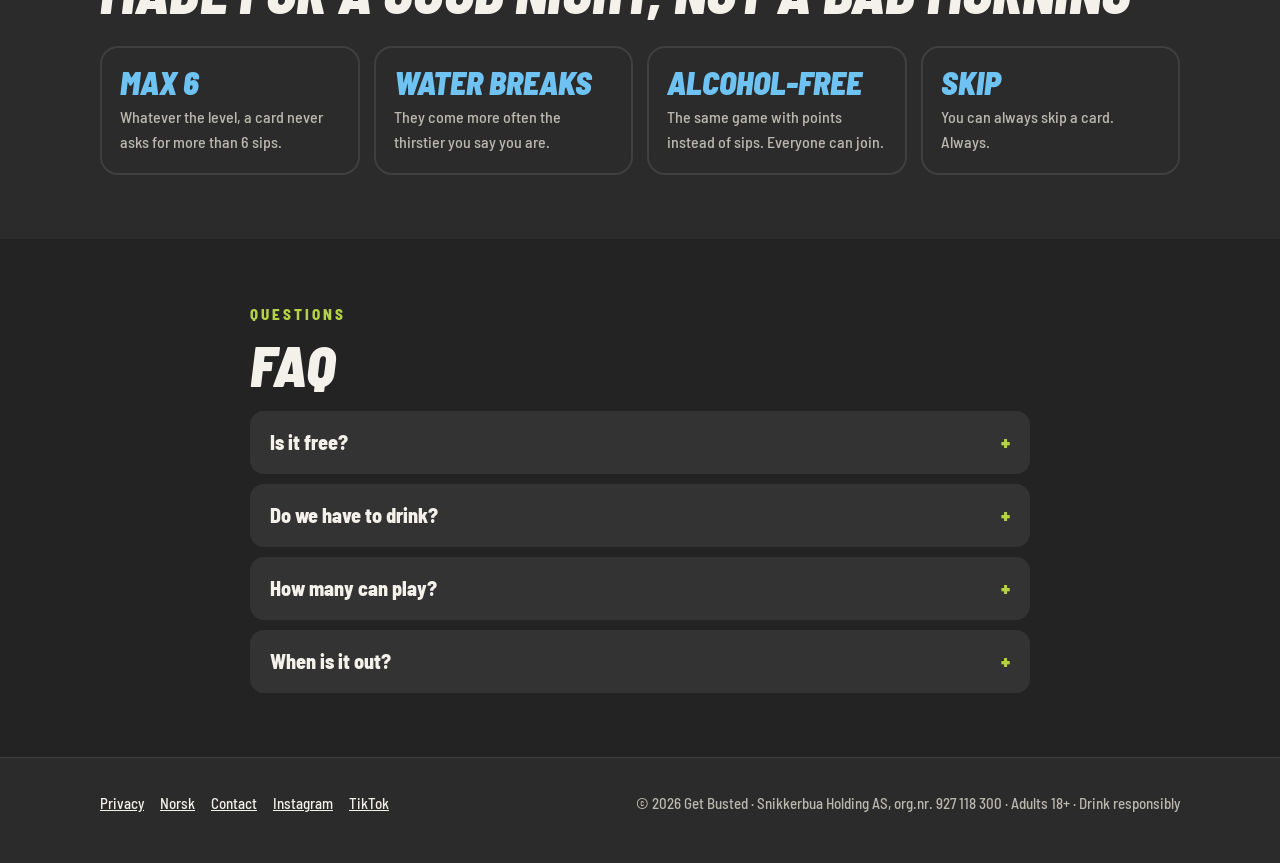
==== commit 9f3215c9: "Lenker til Instagram og TikTok Co-Authored-By: Claude Opus 5.5 <noreply@anthropic.com> Claude-Sessio" ====
--- a/en/index.html
+++ b/en/index.html
@@ -123,7 +123,7 @@
 
 <footer>
   <div class="wrap">
-    <div><a href="/personvern/#en">Privacy</a><a href="/">Norsk</a><a href="mailto:kontakt@getbusted.no">Contact</a></div>
+    <div><a href="/personvern/#en">Privacy</a><a href="/">Norsk</a><a href="mailto:kontakt@getbusted.no">Contact</a><a href="https://www.instagram.com/getbusted.no/" rel="me">Instagram</a><a href="https://www.tiktok.com/@getbusted.no" rel="me">TikTok</a></div>
     <div>© 2026 Get Busted · Snikkerbua Holding AS, org.nr. 927 118 300 · Adults 18+ · Drink responsibly</div>
   </div>
 </footer>
--- a/style.css
+++ b/style.css
@@ -115,7 +115,7 @@
 .hero > .wrap { position: relative; z-index: 1; }
 .season-fx { position: absolute; inset: 0; width: 100%; height: 100%; pointer-events: none; z-index: 0; }
 [data-season] .hero { background: radial-gradient(55% 75% at 28% 22%, color-mix(in srgb, var(--season) 20%, transparent), transparent 72%); }
-.season-pill { display: inline-block; margin-bottom: 14px; padding: 5px 14px 4px; border: 2px solid var(--season, var(--lime)); border-radius: 999px; color: var(--season, var(--lime)); text-decoration: none; font-weight: 800; font-style: italic; text-transform: uppercase; font-size: 15px; letter-spacing: .5px; }
+.season-pill { display: inline-block; margin-bottom: 14px; padding: 5px 14px 4px; border: 2px solid var(--season, var(--lime)); border-radius: 16px; color: var(--season, var(--lime)); text-decoration: none; line-height: 1.35; font-weight: 800; font-style: italic; text-transform: uppercase; font-size: 15px; letter-spacing: .5px; }
 .season-pill[hidden] { display: none; }
 .pack.featured img { outline: 3px solid var(--season, var(--lime)); outline-offset: 3px; border-radius: 12px; }
 .pack .soon.hot { color: var(--season, var(--lime)); }
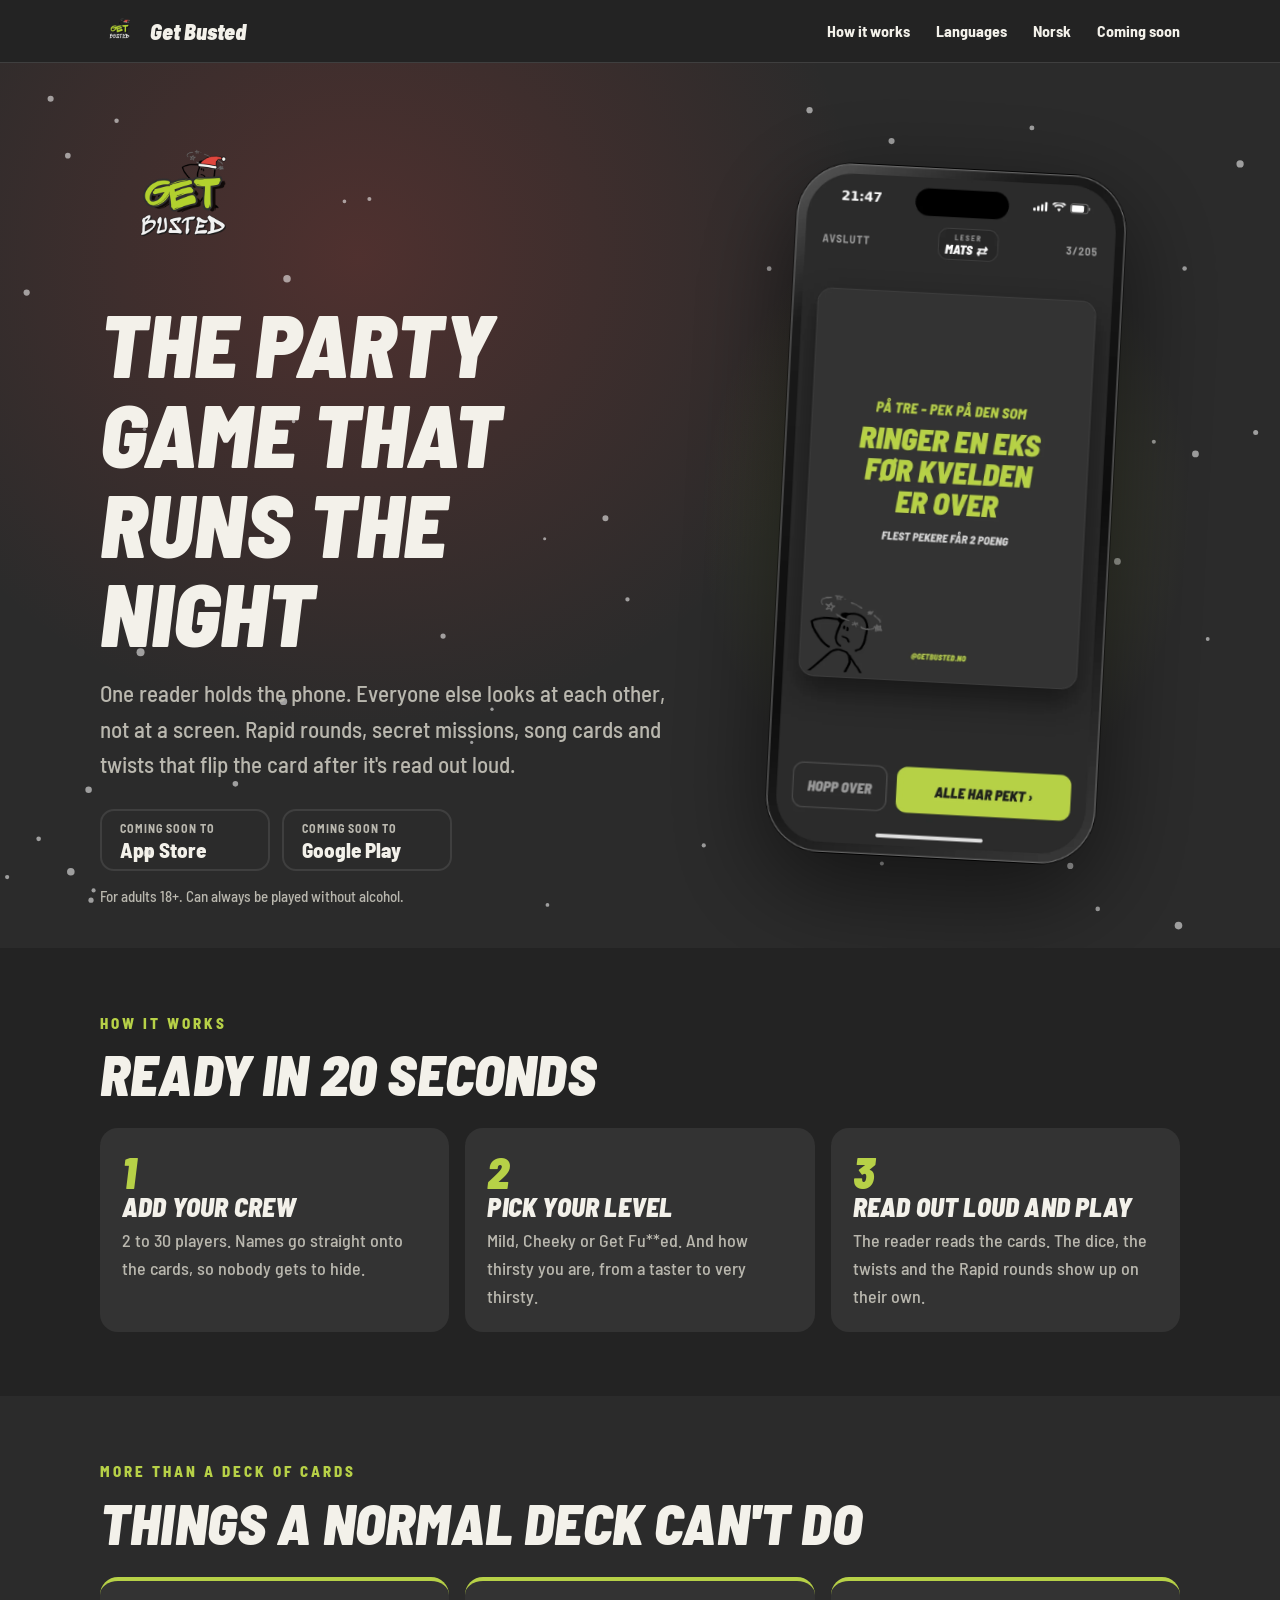
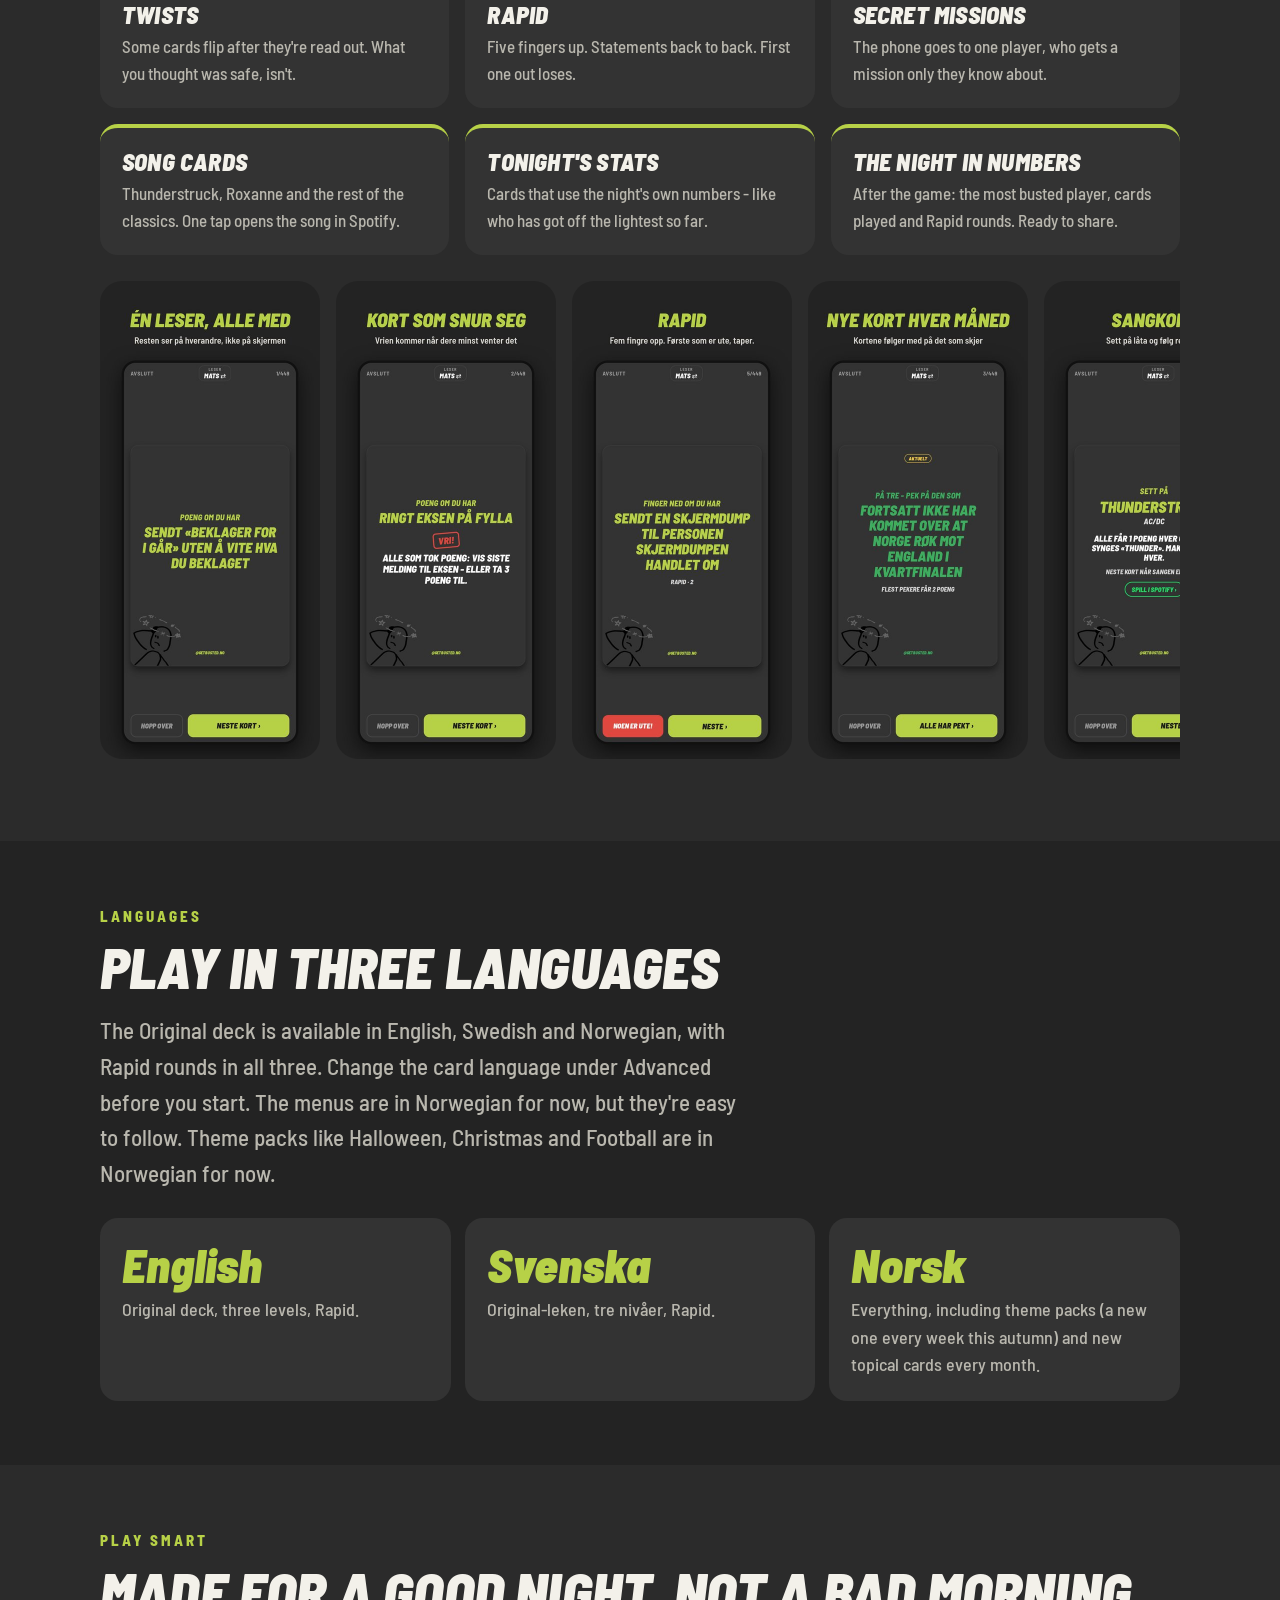
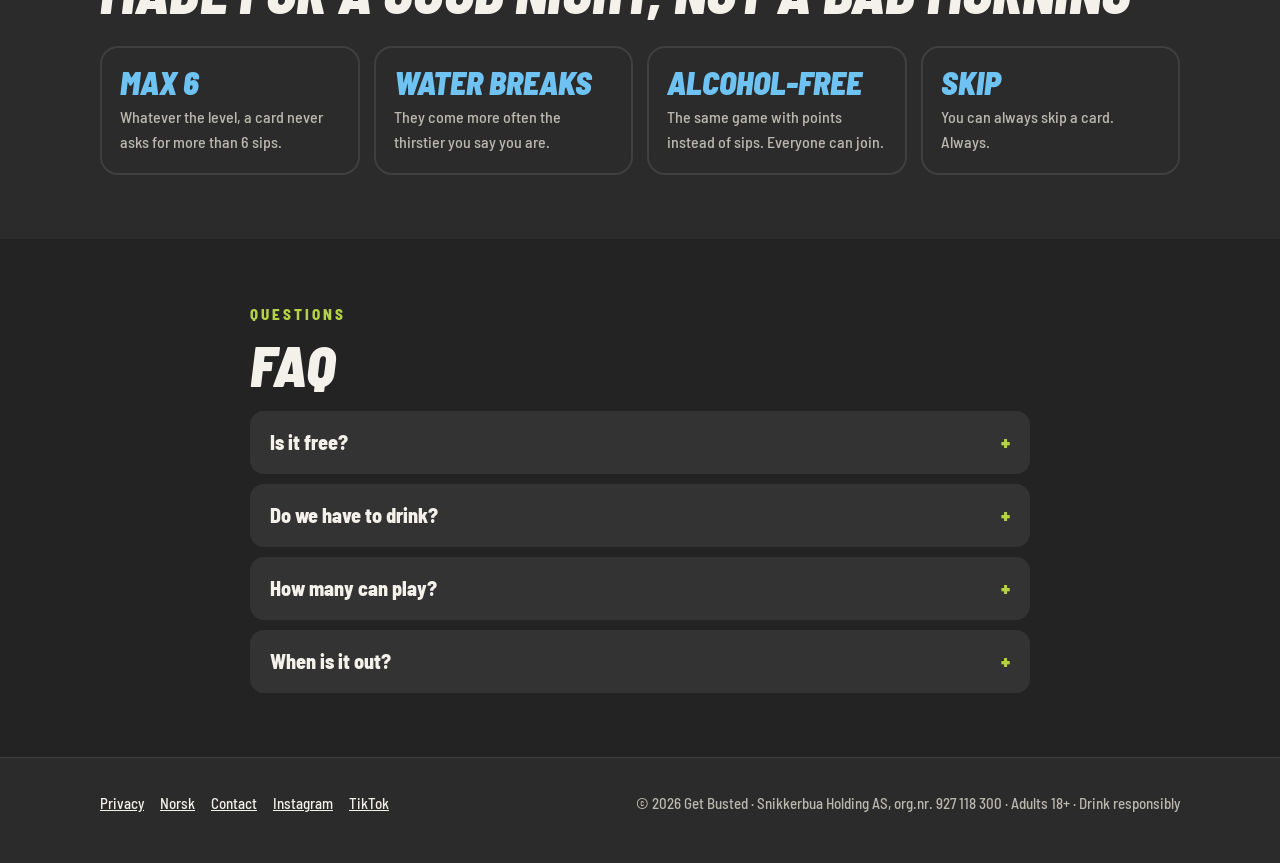
==== commit 5b9c6ddf: "Metricool-besøksstatistikk (uten cookies) og oppdatert personvern Co-Authored-By: Claude Opus 5.5 <n" ====
--- a/en/index.html
+++ b/en/index.html
@@ -18,6 +18,7 @@
 <link rel="preconnect" href="https://fonts.gstatic.com" crossorigin>
 <link href="https://fonts.googleapis.com/css2?family=Barlow+Semi+Condensed:ital,wght@0,500;0,700;0,800;1,800;1,900&display=swap" rel="stylesheet">
 <link rel="stylesheet" href="/style.css">
+<script>function loadScript(a){var b=document.getElementsByTagName("head")[0],c=document.createElement("script");c.type="text/javascript",c.src="https://tracker.metricool.com/resources/be.js",c.onreadystatechange=a,c.onload=a,b.appendChild(c)}loadScript(function(){beTracker.t({hash:"609b5eda0e3d6e76f8ce1f20d947c406"})});</script>
 </head>
 <body>
 <header class="nav">
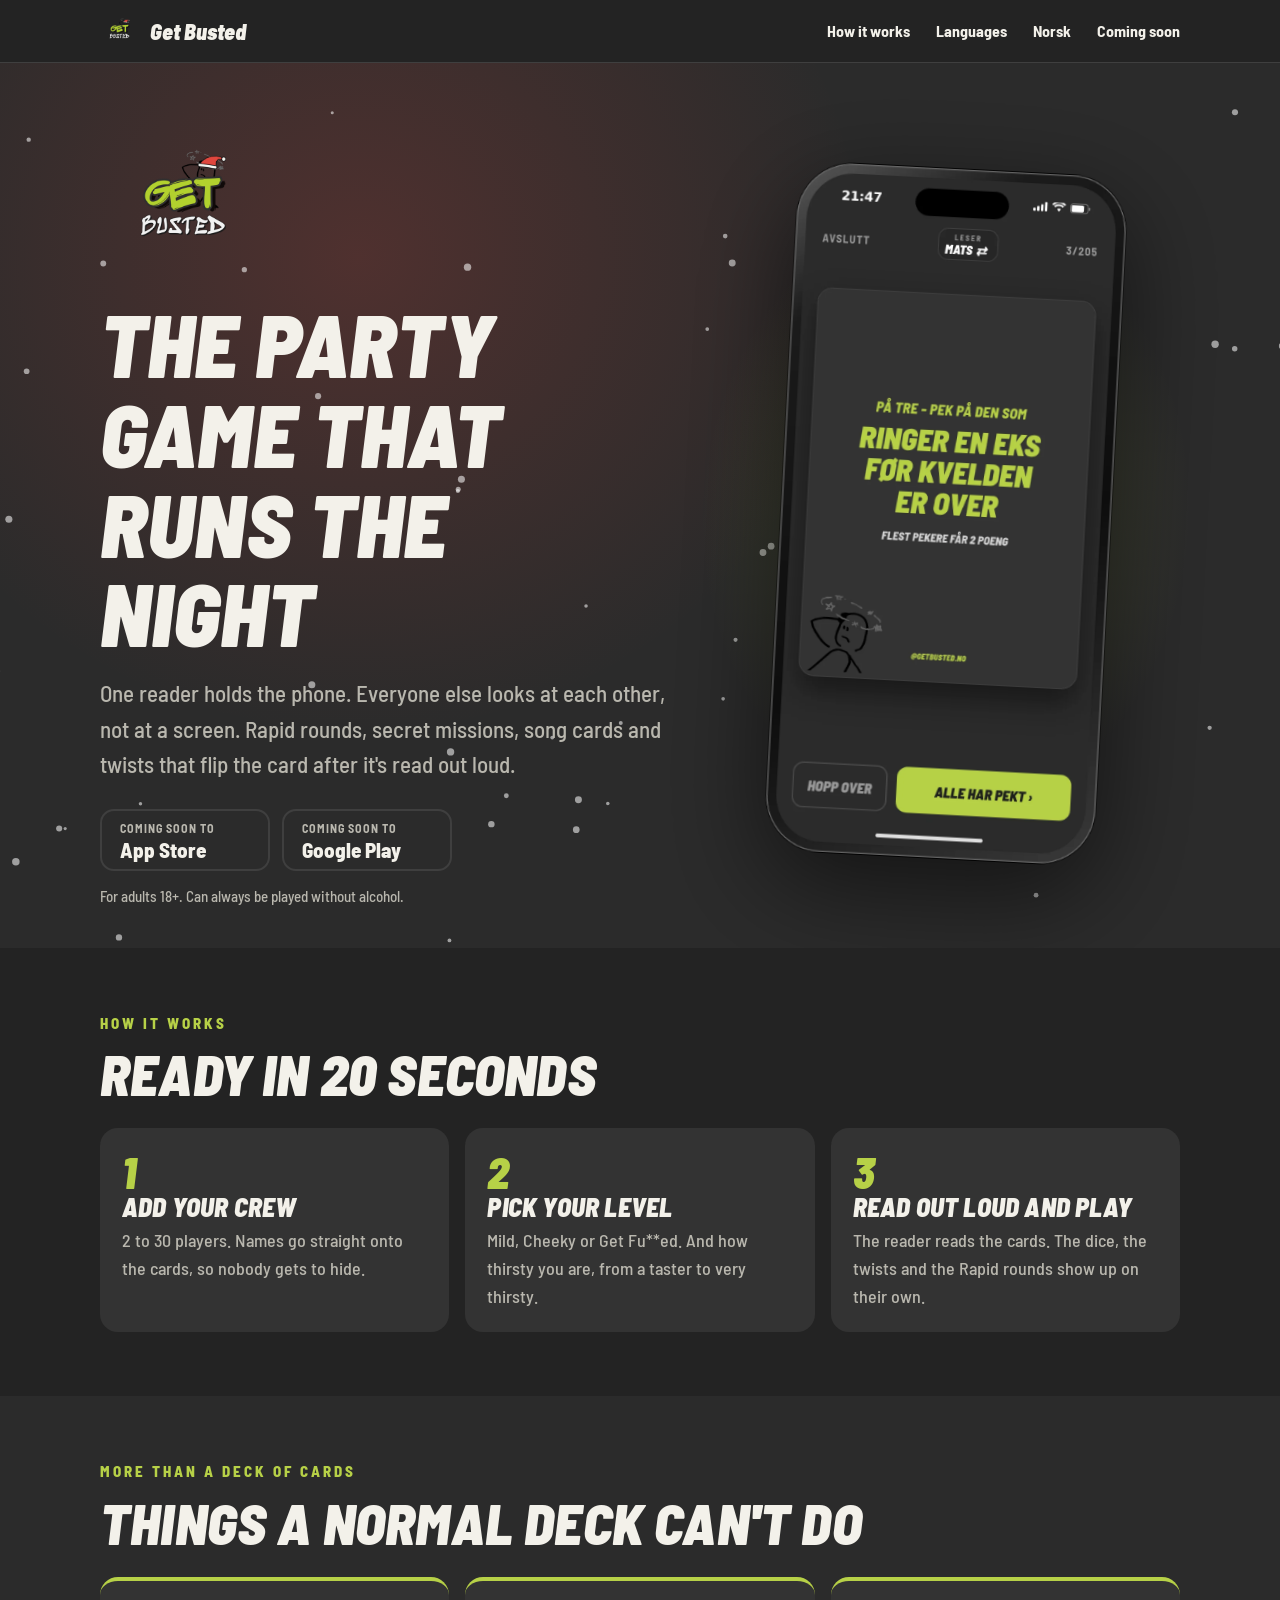
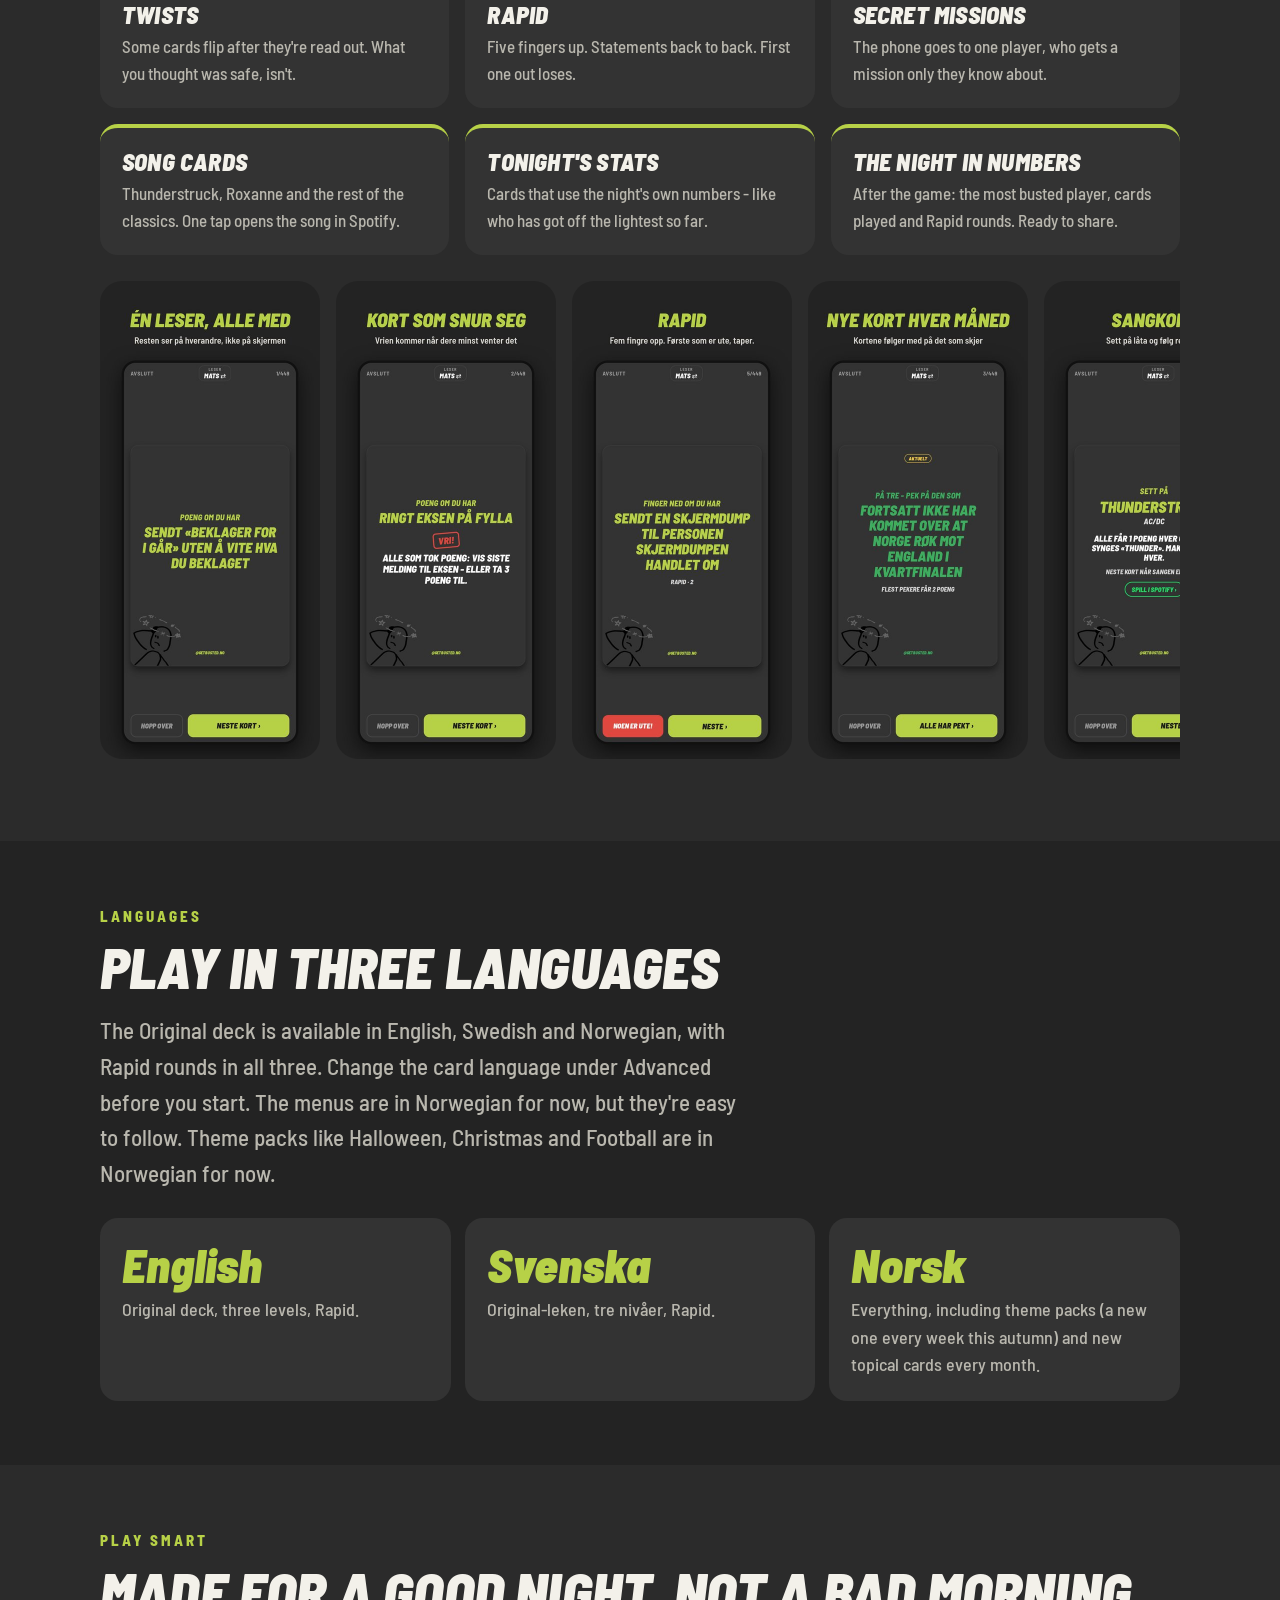
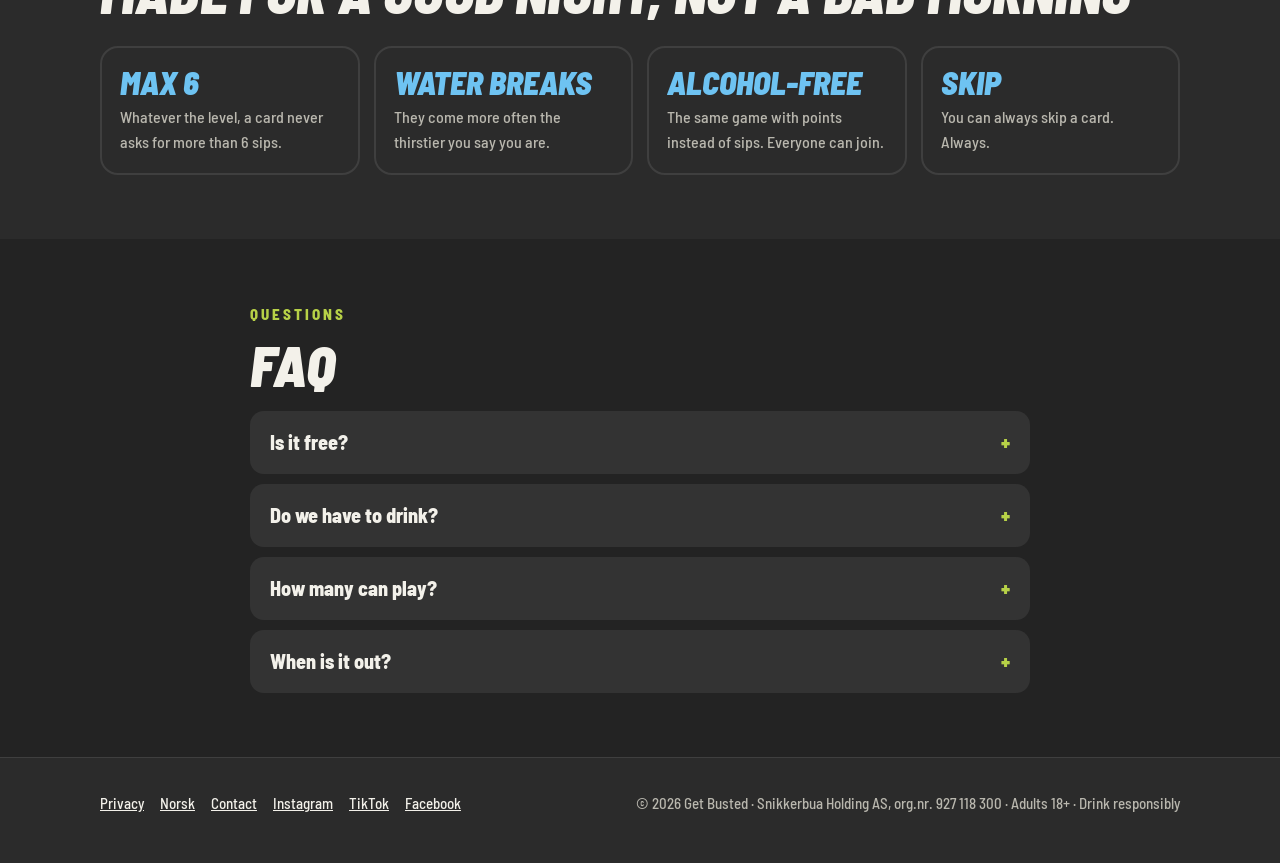
==== commit af94837a: "Facebook-lenke og dato i personvernerklæringen Co-Authored-By: Claude Opus 5.5 <noreply@anthropic.co" ====
--- a/en/index.html
+++ b/en/index.html
@@ -117,14 +117,14 @@
     <details><summary>Is it free?</summary><p>Yes. You get 50 cards from the Original deck for free every night. Theme packs are one-time purchases, and Busted+ unlocks the whole app with one payment. No subscription.</p></details>
     <details><summary>Do we have to drink?</summary><p>No. Turn on alcohol-free mode and every sip becomes a point. And skipping is always allowed.</p></details>
     <details><summary>How many can play?</summary><p>From 2 to 30. Big groups get more cards that apply to everyone at once.</p></details>
-    <details><summary>When is it out?</summary><p>Soon on iPhone and Android. Follow @getbusted.no on Instagram and TikTok to hear first.</p></details>
+    <details><summary>When is it out?</summary><p>Soon on iPhone and Android. Follow @getbusted.no on Instagram, TikTok and Facebook to hear first.</p></details>
   </div>
 </section>
 </main>
 
 <footer>
   <div class="wrap">
-    <div><a href="/personvern/#en">Privacy</a><a href="/">Norsk</a><a href="mailto:kontakt@getbusted.no">Contact</a><a href="https://www.instagram.com/getbusted.no/" rel="me">Instagram</a><a href="https://www.tiktok.com/@getbusted.no" rel="me">TikTok</a></div>
+    <div><a href="/personvern/#en">Privacy</a><a href="/">Norsk</a><a href="mailto:kontakt@getbusted.no">Contact</a><a href="https://www.instagram.com/getbusted.no/" rel="me">Instagram</a><a href="https://www.tiktok.com/@getbusted.no" rel="me">TikTok</a><a href="https://www.facebook.com/getbusted.no" rel="me">Facebook</a></div>
     <div>© 2026 Get Busted · Snikkerbua Holding AS, org.nr. 927 118 300 · Adults 18+ · Drink responsibly</div>
   </div>
 </footer>
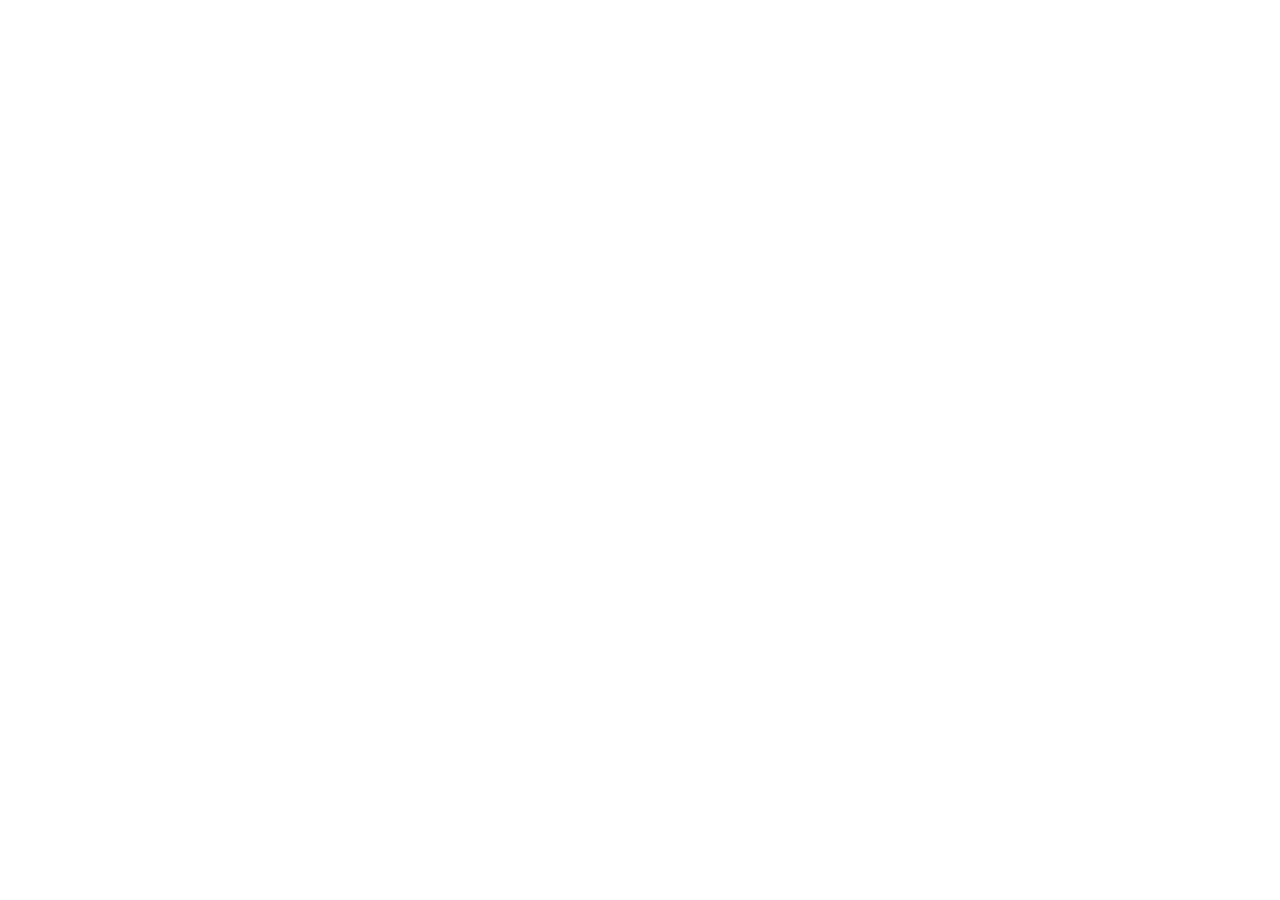
==== commit 10867476: "Språklenker til getbusted.online (EN og SV), /en/ sender videre dit Co-Authored-By: Claude Opus 5.5 " ====
--- a/en/index.html
+++ b/en/index.html
@@ -2,132 +2,11 @@
 <html lang="en">
 <head>
 <meta charset="utf-8">
-<meta name="viewport" content="width=device-width, initial-scale=1">
-<title>Get Busted - the party game that runs the night</title>
-<meta name="description" content="Get Busted is the party card game for pre-drinks, afterparties and cabin trips. One reader, hundreds of cards, Rapid rounds, secret missions and song cards. Adults 18+. Available in English, Swedish and Norwegian.">
-<meta property="og:title" content="Get Busted - the party game that runs the night">
-<meta property="og:description" content="One reader, hundreds of cards and zero boring breaks. For iPhone and Android.">
-<meta property="og:image" content="https://getbusted.no/img/og.jpg">
-<meta property="og:url" content="https://getbusted.no/en/">
-<link rel="alternate" hreflang="no" href="https://getbusted.no/">
-<link rel="alternate" hreflang="en" href="https://getbusted.no/en/">
-<meta name="theme-color" content="#2B2B2B">
-<link rel="icon" href="/img/favicon.png">
-<link rel="apple-touch-icon" href="/img/apple-touch-icon.png">
-<link rel="preconnect" href="https://fonts.googleapis.com">
-<link rel="preconnect" href="https://fonts.gstatic.com" crossorigin>
-<link href="https://fonts.googleapis.com/css2?family=Barlow+Semi+Condensed:ital,wght@0,500;0,700;0,800;1,800;1,900&display=swap" rel="stylesheet">
-<link rel="stylesheet" href="/style.css">
-<script>function loadScript(a){var b=document.getElementsByTagName("head")[0],c=document.createElement("script");c.type="text/javascript",c.src="https://tracker.metricool.com/resources/be.js",c.onreadystatechange=a,c.onload=a,b.appendChild(c)}loadScript(function(){beTracker.t({hash:"609b5eda0e3d6e76f8ce1f20d947c406"})});</script>
+<title>Get Busted</title>
+<meta name="robots" content="noindex">
+<link rel="canonical" href="https://getbusted.online/">
+<meta http-equiv="refresh" content="0; url=https://getbusted.online/">
+<script>location.replace("https://getbusted.online/")</script>
 </head>
-<body>
-<header class="nav">
-  <div class="wrap">
-    <a class="brand" href="/en/"><img src="/img/logo.png" alt="">Get Busted</a>
-    <nav>
-      <a href="#how">How it works</a>
-      <a href="#languages">Languages</a>
-      <a href="/">Norsk</a>
-      <a class="cta" href="#download">Coming soon</a>
-    </nav>
-  </div>
-</header>
-
-<main>
-<section class="hero">
-  <div class="wrap">
-    <div>
-      <img class="logo" src="/img/logo.png" alt="The Get Busted logo">
-      <h1>The party game that runs the night</h1>
-      <p class="lead">One reader holds the phone. Everyone else looks at each other, not at a screen. Rapid rounds, secret missions, song cards and twists that flip the card after it's read out loud.</p>
-      <div class="badges" id="download">
-        <span class="badge"><small>Coming soon to</small><b>App Store</b></span>
-        <span class="badge"><small>Coming soon to</small><b>Google Play</b></span>
-      </div>
-      <p class="note">For adults 18+. Can always be played without alcohol.</p>
-    </div>
-    <div class="phone"><picture><source srcset="/img/hero.webp" type="image/webp"><img src="/img/hero.png" alt="Get Busted in use: a card saying «On three - point at the person who calls an ex before the night is over»" width="470" height="960"></picture></div>
-  </div>
-</section>
-
-<section id="how" class="alt">
-  <div class="wrap">
-    <p class="kicker">How it works</p>
-    <h2>Ready in 20 seconds</h2>
-    <div class="steps">
-      <div class="step"><div class="n">1</div><h3>Add your crew</h3><p>2 to 30 players. Names go straight onto the cards, so nobody gets to hide.</p></div>
-      <div class="step"><div class="n">2</div><h3>Pick your level</h3><p>Mild, Cheeky or Get Fu**ed. And how thirsty you are, from a taster to very thirsty.</p></div>
-      <div class="step"><div class="n">3</div><h3>Read out loud and play</h3><p>The reader reads the cards. The dice, the twists and the Rapid rounds show up on their own.</p></div>
-    </div>
-  </div>
-</section>
-
-<section>
-  <div class="wrap">
-    <p class="kicker">More than a deck of cards</p>
-    <h2>Things a normal deck can't do</h2>
-    <div class="features">
-      <div class="feature"><h3>Twists</h3><p>Some cards flip after they're read out. What you thought was safe, isn't.</p></div>
-      <div class="feature"><h3>Rapid</h3><p>Five fingers up. Statements back to back. First one out loses.</p></div>
-      <div class="feature"><h3>Secret missions</h3><p>The phone goes to one player, who gets a mission only they know about.</p></div>
-      <div class="feature"><h3>Song cards</h3><p>Thunderstruck, Roxanne and the rest of the classics. One tap opens the song in Spotify.</p></div>
-      <div class="feature"><h3>Tonight's stats</h3><p>Cards that use the night's own numbers - like who has got off the lightest so far.</p></div>
-      <div class="feature"><h3>The night in numbers</h3><p>After the game: the most busted player, cards played and Rapid rounds. Ready to share.</p></div>
-    </div>
-    <div class="shots" aria-label="Screenshots from the app">
-      <img src="/img/web_1_drikk.jpg" alt="Kort: sendt «beklager for i går» uten å vite hva du beklaget" loading="lazy">
-      <img src="/img/web_2_vri.jpg" alt="Et kort med vri: ringt eksen på fylla" loading="lazy">
-      <img src="/img/web_3_rapid.jpg" alt="Rapid-runde" loading="lazy">
-      <img src="/img/web_4_aktuelt.jpg" alt="Aktuelt kort fra Fotball-pakken" loading="lazy">
-      <img src="/img/web_5_sang.jpg" alt="Sangkort med Spotify-knapp" loading="lazy">
-    </div>
-  </div>
-</section>
-
-<section id="languages" class="alt">
-  <div class="wrap">
-    <p class="kicker">Languages</p>
-    <h2>Play in three languages</h2>
-    <p class="lead">The Original deck is available in English, Swedish and Norwegian, with Rapid rounds in all three. Change the card language under Advanced before you start. The menus are in Norwegian for now, but they're easy to follow. Theme packs like Halloween, Christmas and Football are in Norwegian for now.</p>
-    <div class="pricing">
-      <div class="price"><div class="amt">English</div><p>Original deck, three levels, Rapid.</p></div>
-      <div class="price"><div class="amt">Svenska</div><p>Original-leken, tre nivåer, Rapid.</p></div>
-      <div class="price"><div class="amt">Norsk</div><p>Everything, including theme packs (a new one every week this autumn) and new topical cards every month.</p></div>
-    </div>
-  </div>
-</section>
-
-<section>
-  <div class="wrap">
-    <p class="kicker">Play smart</p>
-    <h2>Made for a good night, not a bad morning</h2>
-    <div class="resp">
-      <div><b>Max 6</b><p>Whatever the level, a card never asks for more than 6 sips.</p></div>
-      <div><b>Water breaks</b><p>They come more often the thirstier you say you are.</p></div>
-      <div><b>Alcohol-free</b><p>The same game with points instead of sips. Everyone can join.</p></div>
-      <div><b>Skip</b><p>You can always skip a card. Always.</p></div>
-    </div>
-  </div>
-</section>
-
-<section class="alt">
-  <div class="wrap" style="max-width:820px">
-    <p class="kicker">Questions</p>
-    <h2>FAQ</h2>
-    <details><summary>Is it free?</summary><p>Yes. You get 50 cards from the Original deck for free every night. Theme packs are one-time purchases, and Busted+ unlocks the whole app with one payment. No subscription.</p></details>
-    <details><summary>Do we have to drink?</summary><p>No. Turn on alcohol-free mode and every sip becomes a point. And skipping is always allowed.</p></details>
-    <details><summary>How many can play?</summary><p>From 2 to 30. Big groups get more cards that apply to everyone at once.</p></details>
-    <details><summary>When is it out?</summary><p>Soon on iPhone and Android. Follow @getbusted.no on Instagram, TikTok and Facebook to hear first.</p></details>
-  </div>
-</section>
-</main>
-
-<footer>
-  <div class="wrap">
-    <div><a href="/personvern/#en">Privacy</a><a href="/">Norsk</a><a href="mailto:kontakt@getbusted.no">Contact</a><a href="https://www.instagram.com/getbusted.no/" rel="me">Instagram</a><a href="https://www.tiktok.com/@getbusted.no" rel="me">TikTok</a><a href="https://www.facebook.com/getbusted.no" rel="me">Facebook</a></div>
-    <div>© 2026 Get Busted · Snikkerbua Holding AS, org.nr. 927 118 300 · Adults 18+ · Drink responsibly</div>
-  </div>
-</footer>
-<script src="/season.js" defer></script>
-</body>
+<body><a href="https://getbusted.online/">getbusted.online</a></body>
 </html>
